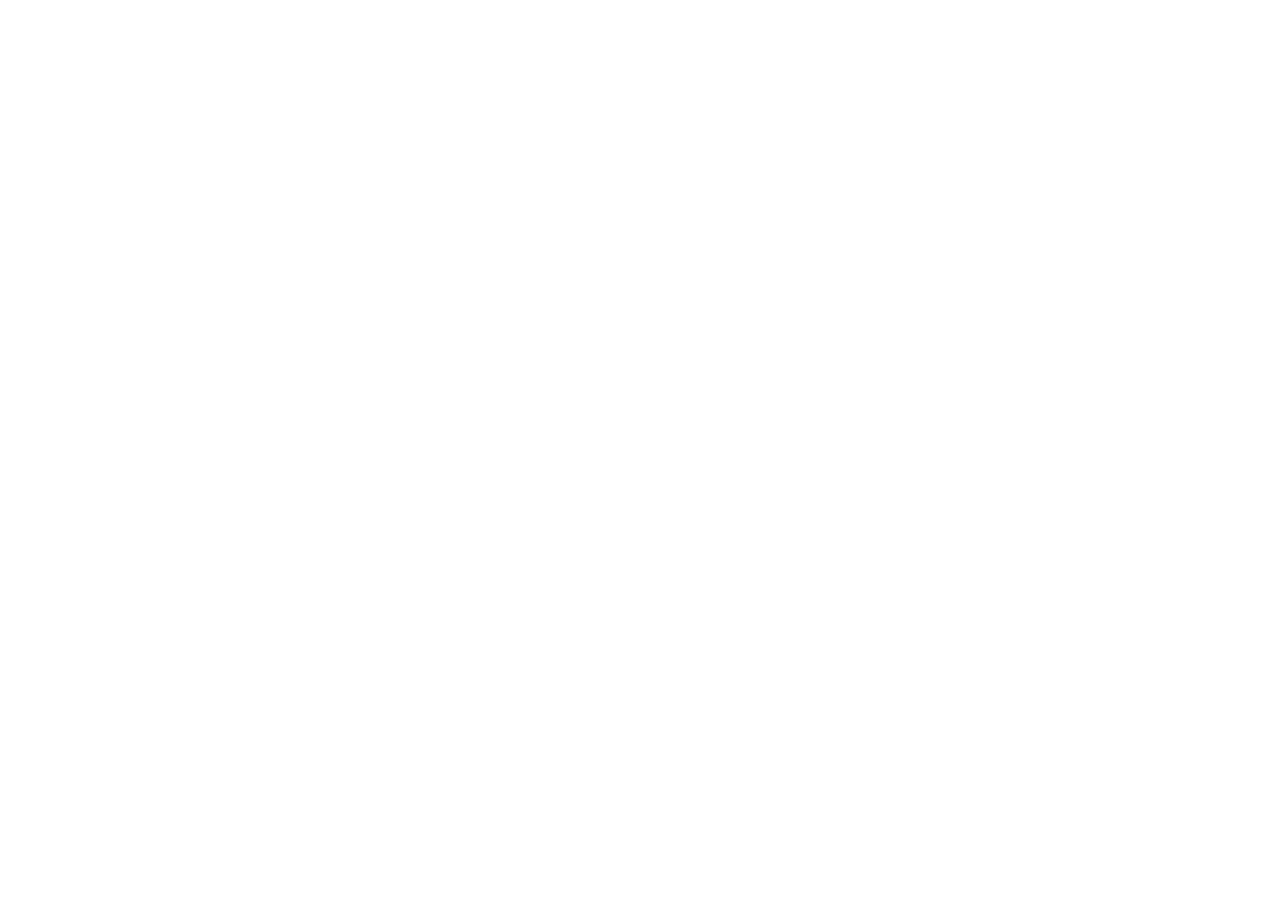
==== index.html @ c06ce187 "初始化项目" ====
<!DOCTYPE html>
<html lang="en">

<head>
  <meta charset="UTF-8">
  <meta http-equiv="X-UA-Compatible" content="IE=edge">
  <meta name="viewport" content="width=device-width, initial-scale=1.0">
  <title>Document</title>
</head>

<body>

</body>

</html>
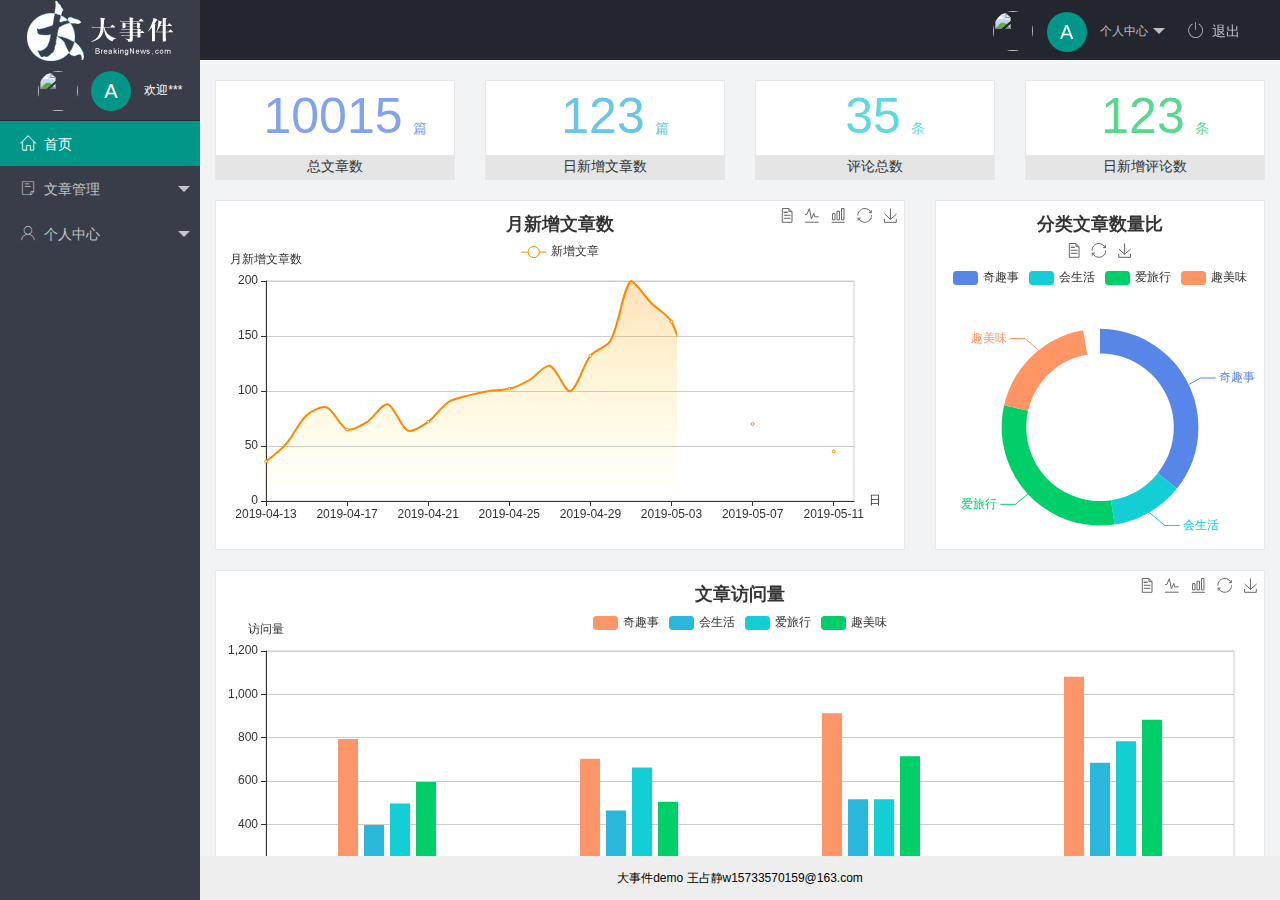
==== commit 530a1ef2: "首页功能实现" ====
--- a/index.html
+++ b/index.html
@@ -5,11 +5,85 @@
   <meta charset="UTF-8">
   <meta http-equiv="X-UA-Compatible" content="IE=edge">
   <meta name="viewport" content="width=device-width, initial-scale=1.0">
-  <title>Document</title>
+  <title>后台主页</title>
+  <link rel="stylesheet" href="/assets/lib/layui/css/layui.css">
+  <link rel="stylesheet" href="/assets/css/index.css">
+  <link rel="stylesheet" href="/assets/fonts/iconfont.css">
 </head>
 
 <body>
+  <div class="layui-layout layui-layout-admin">
+    <div class="layui-header">
+      <div class="layui-logo layui-hide-xs layui-bg-black"><img src="/assets/images/logo.png" alt="" /></div>
+      <!-- 头部区域（可配合layui 已有的水平导航） -->
+      <ul class="layui-nav layui-layout-right">
+        <li class="layui-nav-item layui-hide layui-show-md-inline-block">
+          <a href="javascript:;" class="userinfo">
+            <img src="//tva1.sinaimg.cn/crop.0.0.118.118.180/5db11ff4gw1e77d3nqrv8j203b03cweg.jpg"
+              class="layui-nav-img">
+            <span class="text-avatar">A</span>
+            个人中心
+          </a>
+          <dl class="layui-nav-child">
+            <dd><a href="">基本资料</a></dd>
+            <dd><a href="">更换头像</a></dd>
+            <dd><a href="">修改密码</a></dd>
+          </dl>
+        </li>
+        <li class="layui-nav-item" lay-header-event="menuRight" lay-unselect>
+          <a href="javascript:;" id="loginOut"><span class="iconfont icon-tuichu"></span>退出</a>
+        </li>
+      </ul>
+    </div>
 
+    <div class="layui-side layui-bg-black">
+      <div class="layui-side-scroll">
+        <!-- 左侧导航区域（可配合layui已有的垂直导航） -->
+        <div href="javascript:;" class="userinfo">
+          <img src="//tva1.sinaimg.cn/crop.0.0.118.118.180/5db11ff4gw1e77d3nqrv8j203b03cweg.jpg" class="layui-nav-img">
+          <span class="text-avatar">A</span>
+          <span id="welcome">欢迎***</span>
+        </div>
+        <ul class="layui-nav layui-nav-tree" lay-shrink="all">
+          <li class="layui-nav-item layui-this"><a href="/home/dashboard.html" target="fm"><span
+                class="iconfont icon-home"></span>首页</a></li>
+
+          <li class="layui-nav-item">
+            <a class="" href="javascript:;"><span class="iconfont icon-16"></span>文章管理</a>
+            <dl class="layui-nav-child">
+              <dd><a href="javascript:;"><i class="layui-icon layui-icon-app"></i>文章类别</a></dd>
+              <dd><a href="javascript:;"><i class="layui-icon layui-icon-app"></i>文章列表</a></dd>
+              <dd><a href="javascript:;"><i class="layui-icon layui-icon-app"></i>发布文章</a></dd>
+            </dl>
+          </li>
+
+          <li class="layui-nav-item">
+            <a href="javascript:;"><span class="iconfont icon-user"></span>个人中心</a>
+            <dl class="layui-nav-child">
+              <dd><a href="javascript:;"><i class="layui-icon layui-icon-app"></i>基本资料</a></dd>
+              <dd><a href="javascript:;"><i class="layui-icon layui-icon-app"></i>更换头像</a></dd>
+              <dd><a href="javascript:;"><i class="layui-icon layui-icon-app"></i>重置密码</a></dd>
+            </dl>
+          </li>
+        </ul>
+      </div>
+    </div>
+
+    <div class="layui-body">
+      <!-- 内容主体区域 -->
+      <!-- iframe载体 -->
+      <iframe name="fm" src="/home/dashboard.html" frameborder="0"></iframe>
+    </div>
+
+    <div class="layui-footer">
+      <!-- 底部固定区域 -->
+      大事件demo 王占静w15733570159@163.com
+    </div>
+  </div>
+  <script src="/assets/lib/layui/layui.all.js"></script>
+  <script src="/assets/lib/jquery.js"></script>
+  <script src="/assets/js/baseAPI.js"></script>
+  <script src="/assets/js/index.js"></script>
 </body>
 
 </html>--- a/assets/lib/layui/css/layui.css
+++ b/assets/lib/layui/css/layui.css
@@ -0,0 +1,2 @@
+/** layui-v2.5.5 MIT License By https://www.layui.com */
+ .layui-inline,img{display:inline-block;vertical-align:middle}h1,h2,h3,h4,h5,h6{font-weight:400}.layui-edge,.layui-header,.layui-inline,.layui-main{position:relative}.layui-body,.layui-edge,.layui-elip{overflow:hidden}.layui-btn,.layui-edge,.layui-inline,img{vertical-align:middle}.layui-btn,.layui-disabled,.layui-icon,.layui-unselect{-moz-user-select:none;-webkit-user-select:none;-ms-user-select:none}.layui-elip,.layui-form-checkbox span,.layui-form-pane .layui-form-label{text-overflow:ellipsis;white-space:nowrap}.layui-breadcrumb,.layui-tree-btnGroup{visibility:hidden}blockquote,body,button,dd,div,dl,dt,form,h1,h2,h3,h4,h5,h6,input,li,ol,p,pre,td,textarea,th,ul{margin:0;padding:0;-webkit-tap-highlight-color:rgba(0,0,0,0)}a:active,a:hover{outline:0}img{border:none}li{list-style:none}table{border-collapse:collapse;border-spacing:0}h4,h5,h6{font-size:100%}button,input,optgroup,option,select,textarea{font-family:inherit;font-size:inherit;font-style:inherit;font-weight:inherit;outline:0}pre{white-space:pre-wrap;white-space:-moz-pre-wrap;white-space:-pre-wrap;white-space:-o-pre-wrap;word-wrap:break-word}body{line-height:24px;font:14px Helvetica Neue,Helvetica,PingFang SC,Tahoma,Arial,sans-serif}hr{height:1px;margin:10px 0;border:0;clear:both}a{color:#333;text-decoration:none}a:hover{color:#777}a cite{font-style:normal;*cursor:pointer}.layui-border-box,.layui-border-box *{box-sizing:border-box}.layui-box,.layui-box *{box-sizing:content-box}.layui-clear{clear:both;*zoom:1}.layui-clear:after{content:'\20';clear:both;*zoom:1;display:block;height:0}.layui-inline{*display:inline;*zoom:1}.layui-edge{display:inline-block;width:0;height:0;border-width:6px;border-style:dashed;border-color:transparent}.layui-edge-top{top:-4px;border-bottom-color:#999;border-bottom-style:solid}.layui-edge-right{border-left-color:#999;border-left-style:solid}.layui-edge-bottom{top:2px;border-top-color:#999;border-top-style:solid}.layui-edge-left{border-right-color:#999;border-right-style:solid}.layui-disabled,.layui-disabled:hover{color:#d2d2d2!important;cursor:not-allowed!important}.layui-circle{border-radius:100%}.layui-show{display:block!important}.layui-hide{display:none!important}@font-face{font-family:layui-icon;src:url(../font/iconfont.eot?v=250);src:url(../font/iconfont.eot?v=250#iefix) format('embedded-opentype'),url(../font/iconfont.woff2?v=250) format('woff2'),url(../font/iconfont.woff?v=250) format('woff'),url(../font/iconfont.ttf?v=250) format('truetype'),url(../font/iconfont.svg?v=250#layui-icon) format('svg')}.layui-icon{font-family:layui-icon!important;font-size:16px;font-style:normal;-webkit-font-smoothing:antialiased;-moz-osx-font-smoothing:grayscale}.layui-icon-reply-fill:before{content:"\e611"}.layui-icon-set-fill:before{content:"\e614"}.layui-icon-menu-fill:before{content:"\e60f"}.layui-icon-search:before{content:"\e615"}.layui-icon-share:before{content:"\e641"}.layui-icon-set-sm:before{content:"\e620"}.layui-icon-engine:before{content:"\e628"}.layui-icon-close:before{content:"\1006"}.layui-icon-close-fill:before{content:"\1007"}.layui-icon-chart-screen:before{content:"\e629"}.layui-icon-star:before{content:"\e600"}.layui-icon-circle-dot:before{content:"\e617"}.layui-icon-chat:before{content:"\e606"}.layui-icon-release:before{content:"\e609"}.layui-icon-list:before{content:"\e60a"}.layui-icon-chart:before{content:"\e62c"}.layui-icon-ok-circle:before{content:"\1005"}.layui-icon-layim-theme:before{content:"\e61b"}.layui-icon-table:before{content:"\e62d"}.layui-icon-right:before{content:"\e602"}.layui-icon-left:before{content:"\e603"}.layui-icon-cart-simple:before{content:"\e698"}.layui-icon-face-cry:before{content:"\e69c"}.layui-icon-face-smile:before{content:"\e6af"}.layui-icon-survey:before{content:"\e6b2"}.layui-icon-tree:before{content:"\e62e"}.layui-icon-upload-circle:before{content:"\e62f"}.layui-icon-add-circle:before{content:"\e61f"}.layui-icon-download-circle:before{content:"\e601"}.layui-icon-templeate-1:before{content:"\e630"}.layui-icon-util:before{content:"\e631"}.layui-icon-face-surprised:before{content:"\e664"}.layui-icon-edit:before{content:"\e642"}.layui-icon-speaker:before{content:"\e645"}.layui-icon-down:before{content:"\e61a"}.layui-icon-file:before{content:"\e621"}.layui-icon-layouts:before{content:"\e632"}.layui-icon-rate-half:before{content:"\e6c9"}.layui-icon-add-circle-fine:before{content:"\e608"}.layui-icon-prev-circle:before{content:"\e633"}.layui-icon-read:before{content:"\e705"}.layui-icon-404:before{content:"\e61c"}.layui-icon-carousel:before{content:"\e634"}.layui-icon-help:before{content:"\e607"}.layui-icon-code-circle:before{content:"\e635"}.layui-icon-water:before{content:"\e636"}.layui-icon-username:before{content:"\e66f"}.layui-icon-find-fill:before{content:"\e670"}.layui-icon-about:before{content:"\e60b"}.layui-icon-location:before{content:"\e715"}.layui-icon-up:before{content:"\e619"}.layui-icon-pause:before{content:"\e651"}.layui-icon-date:before{content:"\e637"}.layui-icon-layim-uploadfile:before{content:"\e61d"}.layui-icon-delete:before{content:"\e640"}.layui-icon-play:before{content:"\e652"}.layui-icon-top:before{content:"\e604"}.layui-icon-friends:before{content:"\e612"}.layui-icon-refresh-3:before{content:"\e9aa"}.layui-icon-ok:before{content:"\e605"}.layui-icon-layer:before{content:"\e638"}.layui-icon-face-smile-fine:before{content:"\e60c"}.layui-icon-dollar:before{content:"\e659"}.layui-icon-group:before{content:"\e613"}.layui-icon-layim-download:before{content:"\e61e"}.layui-icon-picture-fine:before{content:"\e60d"}.layui-icon-link:before{content:"\e64c"}.layui-icon-diamond:before{content:"\e735"}.layui-icon-log:before{content:"\e60e"}.layui-icon-rate-solid:before{content:"\e67a"}.layui-icon-fonts-del:before{content:"\e64f"}.layui-icon-unlink:before{content:"\e64d"}.layui-icon-fonts-clear:before{content:"\e639"}.layui-icon-triangle-r:before{content:"\e623"}.layui-icon-circle:before{content:"\e63f"}.layui-icon-radio:before{content:"\e643"}.layui-icon-align-center:before{content:"\e647"}.layui-icon-align-right:before{content:"\e648"}.layui-icon-align-left:before{content:"\e649"}.layui-icon-loading-1:before{content:"\e63e"}.layui-icon-return:before{content:"\e65c"}.layui-icon-fonts-strong:before{content:"\e62b"}.layui-icon-upload:before{content:"\e67c"}.layui-icon-dialogue:before{content:"\e63a"}.layui-icon-video:before{content:"\e6ed"}.layui-icon-headset:before{content:"\e6fc"}.layui-icon-cellphone-fine:before{content:"\e63b"}.layui-icon-add-1:before{content:"\e654"}.layui-icon-face-smile-b:before{content:"\e650"}.layui-icon-fonts-html:before{content:"\e64b"}.layui-icon-form:before{content:"\e63c"}.layui-icon-cart:before{content:"\e657"}.layui-icon-camera-fill:before{content:"\e65d"}.layui-icon-tabs:before{content:"\e62a"}.layui-icon-fonts-code:before{content:"\e64e"}.layui-icon-fire:before{content:"\e756"}.layui-icon-set:before{content:"\e716"}.layui-icon-fonts-u:before{content:"\e646"}.layui-icon-triangle-d:before{content:"\e625"}.layui-icon-tips:before{content:"\e702"}.layui-icon-picture:before{content:"\e64a"}.layui-icon-more-vertical:before{content:"\e671"}.layui-icon-flag:before{content:"\e66c"}.layui-icon-loading:before{content:"\e63d"}.layui-icon-fonts-i:before{content:"\e644"}.layui-icon-refresh-1:before{content:"\e666"}.layui-icon-rmb:before{content:"\e65e"}.layui-icon-home:before{content:"\e68e"}.layui-icon-user:before{content:"\e770"}.layui-icon-notice:before{content:"\e667"}.layui-icon-login-weibo:before{content:"\e675"}.layui-icon-voice:before{content:"\e688"}.layui-icon-upload-drag:before{content:"\e681"}.layui-icon-login-qq:before{content:"\e676"}.layui-icon-snowflake:before{content:"\e6b1"}.layui-icon-file-b:before{content:"\e655"}.layui-icon-template:before{content:"\e663"}.layui-icon-auz:before{content:"\e672"}.layui-icon-console:before{content:"\e665"}.layui-icon-app:before{content:"\e653"}.layui-icon-prev:before{content:"\e65a"}.layui-icon-website:before{content:"\e7ae"}.layui-icon-next:before{content:"\e65b"}.layui-icon-component:before{content:"\e857"}.layui-icon-more:before{content:"\e65f"}.layui-icon-login-wechat:before{content:"\e677"}.layui-icon-shrink-right:before{content:"\e668"}.layui-icon-spread-left:before{content:"\e66b"}.layui-icon-camera:before{content:"\e660"}.layui-icon-note:before{content:"\e66e"}.layui-icon-refresh:before{content:"\e669"}.layui-icon-female:before{content:"\e661"}.layui-icon-male:before{content:"\e662"}.layui-icon-password:before{content:"\e673"}.layui-icon-senior:before{content:"\e674"}.layui-icon-theme:before{content:"\e66a"}.layui-icon-tread:before{content:"\e6c5"}.layui-icon-praise:before{content:"\e6c6"}.layui-icon-star-fill:before{content:"\e658"}.layui-icon-rate:before{content:"\e67b"}.layui-icon-template-1:before{content:"\e656"}.layui-icon-vercode:before{content:"\e679"}.layui-icon-cellphone:before{content:"\e678"}.layui-icon-screen-full:before{content:"\e622"}.layui-icon-screen-restore:before{content:"\e758"}.layui-icon-cols:before{content:"\e610"}.layui-icon-export:before{content:"\e67d"}.layui-icon-print:before{content:"\e66d"}.layui-icon-slider:before{content:"\e714"}.layui-icon-addition:before{content:"\e624"}.layui-icon-subtraction:before{content:"\e67e"}.layui-icon-service:before{content:"\e626"}.layui-icon-transfer:before{content:"\e691"}.layui-main{width:1140px;margin:0 auto}.layui-header{z-index:1000;height:60px}.layui-header a:hover{transition:all .5s;-webkit-transition:all .5s}.layui-side{position:fixed;left:0;top:0;bottom:0;z-index:999;width:200px;overflow-x:hidden}.layui-side-scroll{position:relative;width:220px;height:100%;overflow-x:hidden}.layui-body{position:absolute;left:200px;right:0;top:0;bottom:0;z-index:998;width:auto;overflow-y:auto;box-sizing:border-box}.layui-layout-body{overflow:hidden}.layui-layout-admin .layui-header{background-color:#23262E}.layui-layout-admin .layui-side{top:60px;width:200px;overflow-x:hidden}.layui-layout-admin .layui-body{position:fixed;top:60px;bottom:44px}.layui-layout-admin .layui-main{width:auto;margin:0 15px}.layui-layout-admin .layui-footer{position:fixed;left:200px;right:0;bottom:0;height:44px;line-height:44px;padding:0 15px;background-color:#eee}.layui-layout-admin .layui-logo{position:absolute;left:0;top:0;width:200px;height:100%;line-height:60px;text-align:center;color:#009688;font-size:16px}.layui-layout-admin .layui-header .layui-nav{background:0 0}.layui-layout-left{position:absolute!important;left:200px;top:0}.layui-layout-right{position:absolute!important;right:0;top:0}.layui-container{position:relative;margin:0 auto;padding:0 15px;box-sizing:border-box}.layui-fluid{position:relative;margin:0 auto;padding:0 15px}.layui-row:after,.layui-row:before{content:'';display:block;clear:both}.layui-col-lg1,.layui-col-lg10,.layui-col-lg11,.layui-col-lg12,.layui-col-lg2,.layui-col-lg3,.layui-col-lg4,.layui-col-lg5,.layui-col-lg6,.layui-col-lg7,.layui-col-lg8,.layui-col-lg9,.layui-col-md1,.layui-col-md10,.layui-col-md11,.layui-col-md12,.layui-col-md2,.layui-col-md3,.layui-col-md4,.layui-col-md5,.layui-col-md6,.layui-col-md7,.layui-col-md8,.layui-col-md9,.layui-col-sm1,.layui-col-sm10,.layui-col-sm11,.layui-col-sm12,.layui-col-sm2,.layui-col-sm3,.layui-col-sm4,.layui-col-sm5,.layui-col-sm6,.layui-col-sm7,.layui-col-sm8,.layui-col-sm9,.layui-col-xs1,.layui-col-xs10,.layui-col-xs11,.layui-col-xs12,.layui-col-xs2,.layui-col-xs3,.layui-col-xs4,.layui-col-xs5,.layui-col-xs6,.layui-col-xs7,.layui-col-xs8,.layui-col-xs9{position:relative;display:block;box-sizing:border-box}.layui-col-xs1,.layui-col-xs10,.layui-col-xs11,.layui-col-xs12,.layui-col-xs2,.layui-col-xs3,.layui-col-xs4,.layui-col-xs5,.layui-col-xs6,.layui-col-xs7,.layui-col-xs8,.layui-col-xs9{float:left}.layui-col-xs1{width:8.33333333%}.layui-col-xs2{width:16.66666667%}.layui-col-xs3{width:25%}.layui-col-xs4{width:33.33333333%}.layui-col-xs5{width:41.66666667%}.layui-col-xs6{width:50%}.layui-col-xs7{width:58.33333333%}.layui-col-xs8{width:66.66666667%}.layui-col-xs9{width:75%}.layui-col-xs10{width:83.33333333%}.layui-col-xs11{width:91.66666667%}.layui-col-xs12{width:100%}.layui-col-xs-offset1{margin-left:8.33333333%}.layui-col-xs-offset2{margin-left:16.66666667%}.layui-col-xs-offset3{margin-left:25%}.layui-col-xs-offset4{margin-left:33.33333333%}.layui-col-xs-offset5{margin-left:41.66666667%}.layui-col-xs-offset6{margin-left:50%}.layui-col-xs-offset7{margin-left:58.33333333%}.layui-col-xs-offset8{margin-left:66.66666667%}.layui-col-xs-offset9{margin-left:75%}.layui-col-xs-offset10{margin-left:83.33333333%}.layui-col-xs-offset11{margin-left:91.66666667%}.layui-col-xs-offset12{margin-left:100%}@media screen and (max-width:768px){.layui-hide-xs{display:none!important}.layui-show-xs-block{display:block!important}.layui-show-xs-inline{display:inline!important}.layui-show-xs-inline-block{display:inline-block!important}}@media screen and (min-width:768px){.layui-container{width:750px}.layui-hide-sm{display:none!important}.layui-show-sm-block{display:block!important}.layui-show-sm-inline{display:inline!important}.layui-show-sm-inline-block{display:inline-block!important}.layui-col-sm1,.layui-col-sm10,.layui-col-sm11,.layui-col-sm12,.layui-col-sm2,.layui-col-sm3,.layui-col-sm4,.layui-col-sm5,.layui-col-sm6,.layui-col-sm7,.layui-col-sm8,.layui-col-sm9{float:left}.layui-col-sm1{width:8.33333333%}.layui-col-sm2{width:16.66666667%}.layui-col-sm3{width:25%}.layui-col-sm4{width:33.33333333%}.layui-col-sm5{width:41.66666667%}.layui-col-sm6{width:50%}.layui-col-sm7{width:58.33333333%}.layui-col-sm8{width:66.66666667%}.layui-col-sm9{width:75%}.layui-col-sm10{width:83.33333333%}.layui-col-sm11{width:91.66666667%}.layui-col-sm12{width:100%}.layui-col-sm-offset1{margin-left:8.33333333%}.layui-col-sm-offset2{margin-left:16.66666667%}.layui-col-sm-offset3{margin-left:25%}.layui-col-sm-offset4{margin-left:33.33333333%}.layui-col-sm-offset5{margin-left:41.66666667%}.layui-col-sm-offset6{margin-left:50%}.layui-col-sm-offset7{margin-left:58.33333333%}.layui-col-sm-offset8{margin-left:66.66666667%}.layui-col-sm-offset9{margin-left:75%}.layui-col-sm-offset10{margin-left:83.33333333%}.layui-col-sm-offset11{margin-left:91.66666667%}.layui-col-sm-offset12{margin-left:100%}}@media screen and (min-width:992px){.layui-container{width:970px}.layui-hide-md{display:none!important}.layui-show-md-block{display:block!important}.layui-show-md-inline{display:inline!important}.layui-show-md-inline-block{display:inline-block!important}.layui-col-md1,.layui-col-md10,.layui-col-md11,.layui-col-md12,.layui-col-md2,.layui-col-md3,.layui-col-md4,.layui-col-md5,.layui-col-md6,.layui-col-md7,.layui-col-md8,.layui-col-md9{float:left}.layui-col-md1{width:8.33333333%}.layui-col-md2{width:16.66666667%}.layui-col-md3{width:25%}.layui-col-md4{width:33.33333333%}.layui-col-md5{width:41.66666667%}.layui-col-md6{width:50%}.layui-col-md7{width:58.33333333%}.layui-col-md8{width:66.66666667%}.layui-col-md9{width:75%}.layui-col-md10{width:83.33333333%}.layui-col-md11{width:91.66666667%}.layui-col-md12{width:100%}.layui-col-md-offset1{margin-left:8.33333333%}.layui-col-md-offset2{margin-left:16.66666667%}.layui-col-md-offset3{margin-left:25%}.layui-col-md-offset4{margin-left:33.33333333%}.layui-col-md-offset5{margin-left:41.66666667%}.layui-col-md-offset6{margin-left:50%}.layui-col-md-offset7{margin-left:58.33333333%}.layui-col-md-offset8{margin-left:66.66666667%}.layui-col-md-offset9{margin-left:75%}.layui-col-md-offset10{margin-left:83.33333333%}.layui-col-md-offset11{margin-left:91.66666667%}.layui-col-md-offset12{margin-left:100%}}@media screen and (min-width:1200px){.layui-container{width:1170px}.layui-hide-lg{display:none!important}.layui-show-lg-block{display:block!important}.layui-show-lg-inline{display:inline!important}.layui-show-lg-inline-block{display:inline-block!important}.layui-col-lg1,.layui-col-lg10,.layui-col-lg11,.layui-col-lg12,.layui-col-lg2,.layui-col-lg3,.layui-col-lg4,.layui-col-lg5,.layui-col-lg6,.layui-col-lg7,.layui-col-lg8,.layui-col-lg9{float:left}.layui-col-lg1{width:8.33333333%}.layui-col-lg2{width:16.66666667%}.layui-col-lg3{width:25%}.layui-col-lg4{width:33.33333333%}.layui-col-lg5{width:41.66666667%}.layui-col-lg6{width:50%}.layui-col-lg7{width:58.33333333%}.layui-col-lg8{width:66.66666667%}.layui-col-lg9{width:75%}.layui-col-lg10{width:83.33333333%}.layui-col-lg11{width:91.66666667%}.layui-col-lg12{width:100%}.layui-col-lg-offset1{margin-left:8.33333333%}.layui-col-lg-offset2{margin-left:16.66666667%}.layui-col-lg-offset3{margin-left:25%}.layui-col-lg-offset4{margin-left:33.33333333%}.layui-col-lg-offset5{margin-left:41.66666667%}.layui-col-lg-offset6{margin-left:50%}.layui-col-lg-offset7{margin-left:58.33333333%}.layui-col-lg-offset8{margin-left:66.66666667%}.layui-col-lg-offset9{margin-left:75%}.layui-col-lg-offset10{margin-left:83.33333333%}.layui-col-lg-offset11{margin-left:91.66666667%}.layui-col-lg-offset12{margin-left:100%}}.layui-col-space1{margin:-.5px}.layui-col-space1>*{padding:.5px}.layui-col-space3{margin:-1.5px}.layui-col-space3>*{padding:1.5px}.layui-col-space5{margin:-2.5px}.layui-col-space5>*{padding:2.5px}.layui-col-space8{margin:-3.5px}.layui-col-space8>*{padding:3.5px}.layui-col-space10{margin:-5px}.layui-col-space10>*{padding:5px}.layui-col-space12{margin:-6px}.layui-col-space12>*{padding:6px}.layui-col-space15{margin:-7.5px}.layui-col-space15>*{padding:7.5px}.layui-col-space18{margin:-9px}.layui-col-space18>*{padding:9px}.layui-col-space20{margin:-10px}.layui-col-space20>*{padding:10px}.layui-col-space22{margin:-11px}.layui-col-space22>*{padding:11px}.layui-col-space25{margin:-12.5px}.layui-col-space25>*{padding:12.5px}.layui-col-space30{margin:-15px}.layui-col-space30>*{padding:15px}.layui-btn,.layui-input,.layui-select,.layui-textarea,.layui-upload-button{outline:0;-webkit-appearance:none;transition:all .3s;-webkit-transition:all .3s;box-sizing:border-box}.layui-elem-quote{margin-bottom:10px;padding:15px;line-height:22px;border-left:5px solid #009688;border-radius:0 2px 2px 0;background-color:#f2f2f2}.layui-quote-nm{border-style:solid;border-width:1px 1px 1px 5px;background:0 0}.layui-elem-field{margin-bottom:10px;padding:0;border-width:1px;border-style:solid}.layui-elem-field legend{margin-left:20px;padding:0 10px;font-size:20px;font-weight:300}.layui-field-title{margin:10px 0 20px;border-width:1px 0 0}.layui-field-box{padding:10px 15px}.layui-field-title .layui-field-box{padding:10px 0}.layui-progress{position:relative;height:6px;border-radius:20px;background-color:#e2e2e2}.layui-progress-bar{position:absolute;left:0;top:0;width:0;max-width:100%;height:6px;border-radius:20px;text-align:right;background-color:#5FB878;transition:all .3s;-webkit-transition:all .3s}.layui-progress-big,.layui-progress-big .layui-progress-bar{height:18px;line-height:18px}.layui-progress-text{position:relative;top:-20px;line-height:18px;font-size:12px;color:#666}.layui-progress-big .layui-progress-text{position:static;padding:0 10px;color:#fff}.layui-collapse{border-width:1px;border-style:solid;border-radius:2px}.layui-colla-content,.layui-colla-item{border-top-width:1px;border-top-style:solid}.layui-colla-item:first-child{border-top:none}.layui-colla-title{position:relative;height:42px;line-height:42px;padding:0 15px 0 35px;color:#333;background-color:#f2f2f2;cursor:pointer;font-size:14px;overflow:hidden}.layui-colla-content{display:none;padding:10px 15px;line-height:22px;color:#666}.layui-colla-icon{position:absolute;left:15px;top:0;font-size:14px}.layui-card{margin-bottom:15px;border-radius:2px;background-color:#fff;box-shadow:0 1px 2px 0 rgba(0,0,0,.05)}.layui-card:last-child{margin-bottom:0}.layui-card-header{position:relative;height:42px;line-height:42px;padding:0 15px;border-bottom:1px solid #f6f6f6;color:#333;border-radius:2px 2px 0 0;font-size:14px}.layui-bg-black,.layui-bg-blue,.layui-bg-cyan,.layui-bg-green,.layui-bg-orange,.layui-bg-red{color:#fff!important}.layui-card-body{position:relative;padding:10px 15px;line-height:24px}.layui-card-body[pad15]{padding:15px}.layui-card-body[pad20]{padding:20px}.layui-card-body .layui-table{margin:5px 0}.layui-card .layui-tab{margin:0}.layui-panel-window{position:relative;padding:15px;border-radius:0;border-top:5px solid #E6E6E6;background-color:#fff}.layui-auxiliar-moving{position:fixed;left:0;right:0;top:0;bottom:0;width:100%;height:100%;background:0 0;z-index:9999999999}.layui-form-label,.layui-form-mid,.layui-form-select,.layui-input-block,.layui-input-inline,.layui-textarea{position:relative}.layui-bg-red{background-color:#FF5722!important}.layui-bg-orange{background-color:#FFB800!important}.layui-bg-green{background-color:#009688!important}.layui-bg-cyan{background-color:#2F4056!important}.layui-bg-blue{background-color:#1E9FFF!important}.layui-bg-black{background-color:#393D49!important}.layui-bg-gray{background-color:#eee!important;color:#666!important}.layui-badge-rim,.layui-colla-content,.layui-colla-item,.layui-collapse,.layui-elem-field,.layui-form-pane .layui-form-item[pane],.layui-form-pane .layui-form-label,.layui-input,.layui-layedit,.layui-layedit-tool,.layui-quote-nm,.layui-select,.layui-tab-bar,.layui-tab-card,.layui-tab-title,.layui-tab-title .layui-this:after,.layui-textarea{border-color:#e6e6e6}.layui-timeline-item:before,hr{background-color:#e6e6e6}.layui-text{line-height:22px;font-size:14px;color:#666}.layui-text h1,.layui-text h2,.layui-text h3{font-weight:500;color:#333}.layui-text h1{font-size:30px}.layui-text h2{font-size:24px}.layui-text h3{font-size:18px}.layui-text a:not(.layui-btn){color:#01AAED}.layui-text a:not(.layui-btn):hover{text-decoration:underline}.layui-text ul{padding:5px 0 5px 15px}.layui-text ul li{margin-top:5px;list-style-type:disc}.layui-text em,.layui-word-aux{color:#999!important;padding:0 5px!important}.layui-btn{display:inline-block;height:38px;line-height:38px;padding:0 18px;background-color:#009688;color:#fff;white-space:nowrap;text-align:center;font-size:14px;border:none;border-radius:2px;cursor:pointer}.layui-btn:hover{opacity:.8;filter:alpha(opacity=80);color:#fff}.layui-btn:active{opacity:1;filter:alpha(opacity=100)}.layui-btn+.layui-btn{margin-left:10px}.layui-btn-container{font-size:0}.layui-btn-container .layui-btn{margin-right:10px;margin-bottom:10px}.layui-btn-container .layui-btn+.layui-btn{margin-left:0}.layui-table .layui-btn-container .layui-btn{margin-bottom:9px}.layui-btn-radius{border-radius:100px}.layui-btn .layui-icon{margin-right:3px;font-size:18px;vertical-align:bottom;vertical-align:middle\9}.layui-btn-primary{border:1px solid #C9C9C9;background-color:#fff;color:#555}.layui-btn-primary:hover{border-color:#009688;color:#333}.layui-btn-normal{background-color:#1E9FFF}.layui-btn-warm{background-color:#FFB800}.layui-btn-danger{background-color:#FF5722}.layui-btn-checked{background-color:#5FB878}.layui-btn-disabled,.layui-btn-disabled:active,.layui-btn-disabled:hover{border:1px solid #e6e6e6;background-color:#FBFBFB;color:#C9C9C9;cursor:not-allowed;opacity:1}.layui-btn-lg{height:44px;line-height:44px;padding:0 25px;font-size:16px}.layui-btn-sm{height:30px;line-height:30px;padding:0 10px;font-size:12px}.layui-btn-sm i{font-size:16px!important}.layui-btn-xs{height:22px;line-height:22px;padding:0 5px;font-size:12px}.layui-btn-xs i{font-size:14px!important}.layui-btn-group{display:inline-block;vertical-align:middle;font-size:0}.layui-btn-group .layui-btn{margin-left:0!important;margin-right:0!important;border-left:1px solid rgba(255,255,255,.5);border-radius:0}.layui-btn-group .layui-btn-primary{border-left:none}.layui-btn-group .layui-btn-primary:hover{border-color:#C9C9C9;color:#009688}.layui-btn-group .layui-btn:first-child{border-left:none;border-radius:2px 0 0 2px}.layui-btn-group .layui-btn-primary:first-child{border-left:1px solid #c9c9c9}.layui-btn-group .layui-btn:last-child{border-radius:0 2px 2px 0}.layui-btn-group .layui-btn+.layui-btn{margin-left:0}.layui-btn-group+.layui-btn-group{margin-left:10px}.layui-btn-fluid{width:100%}.layui-input,.layui-select,.layui-textarea{height:38px;line-height:1.3;line-height:38px\9;border-width:1px;border-style:solid;background-color:#fff;border-radius:2px}.layui-input::-webkit-input-placeholder,.layui-select::-webkit-input-placeholder,.layui-textarea::-webkit-input-placeholder{line-height:1.3}.layui-input,.layui-textarea{display:block;width:100%;padding-left:10px}.layui-input:hover,.layui-textarea:hover{border-color:#D2D2D2!important}.layui-input:focus,.layui-textarea:focus{border-color:#C9C9C9!important}.layui-textarea{min-height:100px;height:auto;line-height:20px;padding:6px 10px;resize:vertical}.layui-select{padding:0 10px}.layui-form input[type=checkbox],.layui-form input[type=radio],.layui-form select{display:none}.layui-form [lay-ignore]{display:initial}.layui-form-item{margin-bottom:15px;clear:both;*zoom:1}.layui-form-item:after{content:'\20';clear:both;*zoom:1;display:block;height:0}.layui-form-label{float:left;display:block;padding:9px 15px;width:80px;font-weight:400;line-height:20px;text-align:right}.layui-form-label-col{display:block;float:none;padding:9px 0;line-height:20px;text-align:left}.layui-form-item .layui-inline{margin-bottom:5px;margin-right:10px}.layui-input-block{margin-left:110px;min-height:36px}.layui-input-inline{display:inline-block;vertical-align:middle}.layui-form-item .layui-input-inline{float:left;width:190px;margin-right:10px}.layui-form-text .layui-input-inline{width:auto}.layui-form-mid{float:left;display:block;padding:9px 0!important;line-height:20px;margin-right:10px}.layui-form-danger+.layui-form-select .layui-input,.layui-form-danger:focus{border-color:#FF5722!important}.layui-form-select .layui-input{padding-right:30px;cursor:pointer}.layui-form-select .layui-edge{position:absolute;right:10px;top:50%;margin-top:-3px;cursor:pointer;border-width:6px;border-top-color:#c2c2c2;border-top-style:solid;transition:all .3s;-webkit-transition:all .3s}.layui-form-select dl{display:none;position:absolute;left:0;top:42px;padding:5px 0;z-index:899;min-width:100%;border:1px solid #d2d2d2;max-height:300px;overflow-y:auto;background-color:#fff;border-radius:2px;box-shadow:0 2px 4px rgba(0,0,0,.12);box-sizing:border-box}.layui-form-select dl dd,.layui-form-select dl dt{padding:0 10px;line-height:36px;white-space:nowrap;overflow:hidden;text-overflow:ellipsis}.layui-form-select dl dt{font-size:12px;color:#999}.layui-form-select dl dd{cursor:pointer}.layui-form-select dl dd:hover{background-color:#f2f2f2;-webkit-transition:.5s all;transition:.5s all}.layui-form-select .layui-select-group dd{padding-left:20px}.layui-form-select dl dd.layui-select-tips{padding-left:10px!important;color:#999}.layui-form-select dl dd.layui-this{background-color:#5FB878;color:#fff}.layui-form-checkbox,.layui-form-select dl dd.layui-disabled{background-color:#fff}.layui-form-selected dl{display:block}.layui-form-checkbox,.layui-form-checkbox *,.layui-form-switch{display:inline-block;vertical-align:middle}.layui-form-selected .layui-edge{margin-top:-9px;-webkit-transform:rotate(180deg);transform:rotate(180deg);margin-top:-3px\9}:root .layui-form-selected .layui-edge{margin-top:-9px\0/IE9}.layui-form-selectup dl{top:auto;bottom:42px}.layui-select-none{margin:5px 0;text-align:center;color:#999}.layui-select-disabled .layui-disabled{border-color:#eee!important}.layui-select-disabled .layui-edge{border-top-color:#d2d2d2}.layui-form-checkbox{position:relative;height:30px;line-height:30px;margin-right:10px;padding-right:30px;cursor:pointer;font-size:0;-webkit-transition:.1s linear;transition:.1s linear;box-sizing:border-box}.layui-form-checkbox span{padding:0 10px;height:100%;font-size:14px;border-radius:2px 0 0 2px;background-color:#d2d2d2;color:#fff;overflow:hidden}.layui-form-checkbox:hover span{background-color:#c2c2c2}.layui-form-checkbox i{position:absolute;right:0;top:0;width:30px;height:28px;border:1px solid #d2d2d2;border-left:none;border-radius:0 2px 2px 0;color:#fff;font-size:20px;text-align:center}.layui-form-checkbox:hover i{border-color:#c2c2c2;color:#c2c2c2}.layui-form-checked,.layui-form-checked:hover{border-color:#5FB878}.layui-form-checked span,.layui-form-checked:hover span{background-color:#5FB878}.layui-form-checked i,.layui-form-checked:hover i{color:#5FB878}.layui-form-item .layui-form-checkbox{margin-top:4px}.layui-form-checkbox[lay-skin=primary]{height:auto!important;line-height:normal!important;min-width:18px;min-height:18px;border:none!important;margin-right:0;padding-left:28px;padding-right:0;background:0 0}.layui-form-checkbox[lay-skin=primary] span{padding-left:0;padding-right:15px;line-height:18px;background:0 0;color:#666}.layui-form-checkbox[lay-skin=primary] i{right:auto;left:0;width:16px;height:16px;line-height:16px;border:1px solid #d2d2d2;font-size:12px;border-radius:2px;background-color:#fff;-webkit-transition:.1s linear;transition:.1s linear}.layui-form-checkbox[lay-skin=primary]:hover i{border-color:#5FB878;color:#fff}.layui-form-checked[lay-skin=primary] i{border-color:#5FB878!important;background-color:#5FB878;color:#fff}.layui-checkbox-disbaled[lay-skin=primary] span{background:0 0!important;color:#c2c2c2}.layui-checkbox-disbaled[lay-skin=primary]:hover i{border-color:#d2d2d2}.layui-form-item .layui-form-checkbox[lay-skin=primary]{margin-top:10px}.layui-form-switch{position:relative;height:22px;line-height:22px;min-width:35px;padding:0 5px;margin-top:8px;border:1px solid #d2d2d2;border-radius:20px;cursor:pointer;background-color:#fff;-webkit-transition:.1s linear;transition:.1s linear}.layui-form-switch i{position:absolute;left:5px;top:3px;width:16px;height:16px;border-radius:20px;background-color:#d2d2d2;-webkit-transition:.1s linear;transition:.1s linear}.layui-form-switch em{position:relative;top:0;width:25px;margin-left:21px;padding:0!important;text-align:center!important;color:#999!important;font-style:normal!important;font-size:12px}.layui-form-onswitch{border-color:#5FB878;background-color:#5FB878}.layui-checkbox-disbaled,.layui-checkbox-disbaled i{border-color:#e2e2e2!important}.layui-form-onswitch i{left:100%;margin-left:-21px;background-color:#fff}.layui-form-onswitch em{margin-left:5px;margin-right:21px;color:#fff!important}.layui-checkbox-disbaled span{background-color:#e2e2e2!important}.layui-checkbox-disbaled:hover i{color:#fff!important}[lay-radio]{display:none}.layui-form-radio,.layui-form-radio *{display:inline-block;vertical-align:middle}.layui-form-radio{line-height:28px;margin:6px 10px 0 0;padding-right:10px;cursor:pointer;font-size:0}.layui-form-radio *{font-size:14px}.layui-form-radio>i{margin-right:8px;font-size:22px;color:#c2c2c2}.layui-form-radio>i:hover,.layui-form-radioed>i{color:#5FB878}.layui-radio-disbaled>i{color:#e2e2e2!important}.layui-form-pane .layui-form-label{width:110px;padding:8px 15px;height:38px;line-height:20px;border-width:1px;border-style:solid;border-radius:2px 0 0 2px;text-align:center;background-color:#FBFBFB;overflow:hidden;box-sizing:border-box}.layui-form-pane .layui-input-inline{margin-left:-1px}.layui-form-pane .layui-input-block{margin-left:110px;left:-1px}.layui-form-pane .layui-input{border-radius:0 2px 2px 0}.layui-form-pane .layui-form-text .layui-form-label{float:none;width:100%;border-radius:2px;box-sizing:border-box;text-align:left}.layui-form-pane .layui-form-text .layui-input-inline{display:block;margin:0;top:-1px;clear:both}.layui-form-pane .layui-form-text .layui-input-block{margin:0;left:0;top:-1px}.layui-form-pane .layui-form-text .layui-textarea{min-height:100px;border-radius:0 0 2px 2px}.layui-form-pane .layui-form-checkbox{margin:4px 0 4px 10px}.layui-form-pane .layui-form-radio,.layui-form-pane .layui-form-switch{margin-top:6px;margin-left:10px}.layui-form-pane .layui-form-item[pane]{position:relative;border-width:1px;border-style:solid}.layui-form-pane .layui-form-item[pane] .layui-form-label{position:absolute;left:0;top:0;height:100%;border-width:0 1px 0 0}.layui-form-pane .layui-form-item[pane] .layui-input-inline{margin-left:110px}@media screen and (max-width:450px){.layui-form-item .layui-form-label{text-overflow:ellipsis;overflow:hidden;white-space:nowrap}.layui-form-item .layui-inline{display:block;margin-right:0;margin-bottom:20px;clear:both}.layui-form-item .layui-inline:after{content:'\20';clear:both;display:block;height:0}.layui-form-item .layui-input-inline{display:block;float:none;left:-3px;width:auto;margin:0 0 10px 112px}.layui-form-item .layui-input-inline+.layui-form-mid{margin-left:110px;top:-5px;padding:0}.layui-form-item .layui-form-checkbox{margin-right:5px;margin-bottom:5px}}.layui-layedit{border-width:1px;border-style:solid;border-radius:2px}.layui-layedit-tool{padding:3px 5px;border-bottom-width:1px;border-bottom-style:solid;font-size:0}.layedit-tool-fixed{position:fixed;top:0;border-top:1px solid #e2e2e2}.layui-layedit-tool .layedit-tool-mid,.layui-layedit-tool .layui-icon{display:inline-block;vertical-align:middle;text-align:center;font-size:14px}.layui-layedit-tool .layui-icon{position:relative;width:32px;height:30px;line-height:30px;margin:3px 5px;color:#777;cursor:pointer;border-radius:2px}.layui-layedit-tool .layui-icon:hover{color:#393D49}.layui-layedit-tool .layui-icon:active{color:#000}.layui-layedit-tool .layedit-tool-active{background-color:#e2e2e2;color:#000}.layui-layedit-tool .layui-disabled,.layui-layedit-tool .layui-disabled:hover{color:#d2d2d2;cursor:not-allowed}.layui-layedit-tool .layedit-tool-mid{width:1px;height:18px;margin:0 10px;background-color:#d2d2d2}.layedit-tool-html{width:50px!important;font-size:30px!important}.layedit-tool-b,.layedit-tool-code,.layedit-tool-help{font-size:16px!important}.layedit-tool-d,.layedit-tool-face,.layedit-tool-image,.layedit-tool-unlink{font-size:18px!important}.layedit-tool-image input{position:absolute;font-size:0;left:0;top:0;width:100%;height:100%;opacity:.01;filter:Alpha(opacity=1);cursor:pointer}.layui-layedit-iframe iframe{display:block;width:100%}#LAY_layedit_code{overflow:hidden}.layui-laypage{display:inline-block;*display:inline;*zoom:1;vertical-align:middle;margin:10px 0;font-size:0}.layui-laypage>a:first-child,.layui-laypage>a:first-child em{border-radius:2px 0 0 2px}.layui-laypage>a:last-child,.layui-laypage>a:last-child em{border-radius:0 2px 2px 0}.layui-laypage>:first-child{margin-left:0!important}.layui-laypage>:last-child{margin-right:0!important}.layui-laypage a,.layui-laypage button,.layui-laypage input,.layui-laypage select,.layui-laypage span{border:1px solid #e2e2e2}.layui-laypage a,.layui-laypage span{display:inline-block;*display:inline;*zoom:1;vertical-align:middle;padding:0 15px;height:28px;line-height:28px;margin:0 -1px 5px 0;background-color:#fff;color:#333;font-size:12px}.layui-flow-more a *,.layui-laypage input,.layui-table-view select[lay-ignore]{display:inline-block}.layui-laypage a:hover{color:#009688}.layui-laypage em{font-style:normal}.layui-laypage .layui-laypage-spr{color:#999;font-weight:700}.layui-laypage a{text-decoration:none}.layui-laypage .layui-laypage-curr{position:relative}.layui-laypage .layui-laypage-curr em{position:relative;color:#fff}.layui-laypage .layui-laypage-curr .layui-laypage-em{position:absolute;left:-1px;top:-1px;padding:1px;width:100%;height:100%;background-color:#009688}.layui-laypage-em{border-radius:2px}.layui-laypage-next em,.layui-laypage-prev em{font-family:Sim sun;font-size:16px}.layui-laypage .layui-laypage-count,.layui-laypage .layui-laypage-limits,.layui-laypage .layui-laypage-refresh,.layui-laypage .layui-laypage-skip{margin-left:10px;margin-right:10px;padding:0;border:none}.layui-laypage .layui-laypage-limits,.layui-laypage .layui-laypage-refresh{vertical-align:top}.layui-laypage .layui-laypage-refresh i{font-size:18px;cursor:pointer}.layui-laypage select{height:22px;padding:3px;border-radius:2px;cursor:pointer}.layui-laypage .layui-laypage-skip{height:30px;line-height:30px;color:#999}.layui-laypage button,.layui-laypage input{height:30px;line-height:30px;border-radius:2px;vertical-align:top;background-color:#fff;box-sizing:border-box}.layui-laypage input{width:40px;margin:0 10px;padding:0 3px;text-align:center}.layui-laypage input:focus,.layui-laypage select:focus{border-color:#009688!important}.layui-laypage button{margin-left:10px;padding:0 10px;cursor:pointer}.layui-table,.layui-table-view{margin:10px 0}.layui-flow-more{margin:10px 0;text-align:center;color:#999;font-size:14px}.layui-flow-more a{height:32px;line-height:32px}.layui-flow-more a *{vertical-align:top}.layui-flow-more a cite{padding:0 20px;border-radius:3px;background-color:#eee;color:#333;font-style:normal}.layui-flow-more a cite:hover{opacity:.8}.layui-flow-more a i{font-size:30px;color:#737383}.layui-table{width:100%;background-color:#fff;color:#666}.layui-table tr{transition:all .3s;-webkit-transition:all .3s}.layui-table th{text-align:left;font-weight:400}.layui-table tbody tr:hover,.layui-table thead tr,.layui-table-click,.layui-table-header,.layui-table-hover,.layui-table-mend,.layui-table-patch,.layui-table-tool,.layui-table-total,.layui-table-total tr,.layui-table[lay-even] tr:nth-child(even){background-color:#f2f2f2}.layui-table td,.layui-table th,.layui-table-col-set,.layui-table-fixed-r,.layui-table-grid-down,.layui-table-header,.layui-table-page,.layui-table-tips-main,.layui-table-tool,.layui-table-total,.layui-table-view,.layui-table[lay-skin=line],.layui-table[lay-skin=row]{border-width:1px;border-style:solid;border-color:#e6e6e6}.layui-table td,.layui-table th{position:relative;padding:9px 15px;min-height:20px;line-height:20px;font-size:14px}.layui-table[lay-skin=line] td,.layui-table[lay-skin=line] th{border-width:0 0 1px}.layui-table[lay-skin=row] td,.layui-table[lay-skin=row] th{border-width:0 1px 0 0}.layui-table[lay-skin=nob] td,.layui-table[lay-skin=nob] th{border:none}.layui-table img{max-width:100px}.layui-table[lay-size=lg] td,.layui-table[lay-size=lg] th{padding:15px 30px}.layui-table-view .layui-table[lay-size=lg] .layui-table-cell{height:40px;line-height:40px}.layui-table[lay-size=sm] td,.layui-table[lay-size=sm] th{font-size:12px;padding:5px 10px}.layui-table-view .layui-table[lay-size=sm] .layui-table-cell{height:20px;line-height:20px}.layui-table[lay-data]{display:none}.layui-table-box{position:relative;overflow:hidden}.layui-table-view .layui-table{position:relative;width:auto;margin:0}.layui-table-view .layui-table[lay-skin=line]{border-width:0 1px 0 0}.layui-table-view .layui-table[lay-skin=row]{border-width:0 0 1px}.layui-table-view .layui-table td,.layui-table-view .layui-table th{padding:5px 0;border-top:none;border-left:none}.layui-table-view .layui-table th.layui-unselect .layui-table-cell span{cursor:pointer}.layui-table-view .layui-table td{cursor:default}.layui-table-view .layui-table td[data-edit=text]{cursor:text}.layui-table-view .layui-form-checkbox[lay-skin=primary] i{width:18px;height:18px}.layui-table-view .layui-form-radio{line-height:0;padding:0}.layui-table-view .layui-form-radio>i{margin:0;font-size:20px}.layui-table-init{position:absolute;left:0;top:0;width:100%;height:100%;text-align:center;z-index:110}.layui-table-init .layui-icon{position:absolute;left:50%;top:50%;margin:-15px 0 0 -15px;font-size:30px;color:#c2c2c2}.layui-table-header{border-width:0 0 1px;overflow:hidden}.layui-table-header .layui-table{margin-bottom:-1px}.layui-table-tool .layui-inline[lay-event]{position:relative;width:26px;height:26px;padding:5px;line-height:16px;margin-right:10px;text-align:center;color:#333;border:1px solid #ccc;cursor:pointer;-webkit-transition:.5s all;transition:.5s all}.layui-table-tool .layui-inline[lay-event]:hover{border:1px solid #999}.layui-table-tool-temp{padding-right:120px}.layui-table-tool-self{position:absolute;right:17px;top:10px}.layui-table-tool .layui-table-tool-self .layui-inline[lay-event]{margin:0 0 0 10px}.layui-table-tool-panel{position:absolute;top:29px;left:-1px;padding:5px 0;min-width:150px;min-height:40px;border:1px solid #d2d2d2;text-align:left;overflow-y:auto;background-color:#fff;box-shadow:0 2px 4px rgba(0,0,0,.12)}.layui-table-cell,.layui-table-tool-panel li{overflow:hidden;text-overflow:ellipsis;white-space:nowrap}.layui-table-tool-panel li{padding:0 10px;line-height:30px;-webkit-transition:.5s all;transition:.5s all}.layui-table-tool-panel li .layui-form-checkbox[lay-skin=primary]{width:100%;padding-left:28px}.layui-table-tool-panel li:hover{background-color:#f2f2f2}.layui-table-tool-panel li .layui-form-checkbox[lay-skin=primary] i{position:absolute;left:0;top:0}.layui-table-tool-panel li .layui-form-checkbox[lay-skin=primary] span{padding:0}.layui-table-tool .layui-table-tool-self .layui-table-tool-panel{left:auto;right:-1px}.layui-table-col-set{position:absolute;right:0;top:0;width:20px;height:100%;border-width:0 0 0 1px;background-color:#fff}.layui-table-sort{width:10px;height:20px;margin-left:5px;cursor:pointer!important}.layui-table-sort .layui-edge{position:absolute;left:5px;border-width:5px}.layui-table-sort .layui-table-sort-asc{top:3px;border-top:none;border-bottom-style:solid;border-bottom-color:#b2b2b2}.layui-table-sort .layui-table-sort-asc:hover{border-bottom-color:#666}.layui-table-sort .layui-table-sort-desc{bottom:5px;border-bottom:none;border-top-style:solid;border-top-color:#b2b2b2}.layui-table-sort .layui-table-sort-desc:hover{border-top-color:#666}.layui-table-sort[lay-sort=asc] .layui-table-sort-asc{border-bottom-color:#000}.layui-table-sort[lay-sort=desc] .layui-table-sort-desc{border-top-color:#000}.layui-table-cell{height:28px;line-height:28px;padding:0 15px;position:relative;box-sizing:border-box}.layui-table-cell .layui-form-checkbox[lay-skin=primary]{top:-1px;padding:0}.layui-table-cell .layui-table-link{color:#01AAED}.laytable-cell-checkbox,.laytable-cell-numbers,.laytable-cell-radio,.laytable-cell-space{padding:0;text-align:center}.layui-table-body{position:relative;overflow:auto;margin-right:-1px;margin-bottom:-1px}.layui-table-body .layui-none{line-height:26px;padding:15px;text-align:center;color:#999}.layui-table-fixed{position:absolute;left:0;top:0;z-index:101}.layui-table-fixed .layui-table-body{overflow:hidden}.layui-table-fixed-l{box-shadow:0 -1px 8px rgba(0,0,0,.08)}.layui-table-fixed-r{left:auto;right:-1px;border-width:0 0 0 1px;box-shadow:-1px 0 8px rgba(0,0,0,.08)}.layui-table-fixed-r .layui-table-header{position:relative;overflow:visible}.layui-table-mend{position:absolute;right:-49px;top:0;height:100%;width:50px}.layui-table-tool{position:relative;z-index:890;width:100%;min-height:50px;line-height:30px;padding:10px 15px;border-width:0 0 1px}.layui-table-tool .layui-btn-container{margin-bottom:-10px}.layui-table-page,.layui-table-total{border-width:1px 0 0;margin-bottom:-1px;overflow:hidden}.layui-table-page{position:relative;width:100%;padding:7px 7px 0;height:41px;font-size:12px;white-space:nowrap}.layui-table-page>div{height:26px}.layui-table-page .layui-laypage{margin:0}.layui-table-page .layui-laypage a,.layui-table-page .layui-laypage span{height:26px;line-height:26px;margin-bottom:10px;border:none;background:0 0}.layui-table-page .layui-laypage a,.layui-table-page .layui-laypage span.layui-laypage-curr{padding:0 12px}.layui-table-page .layui-laypage span{margin-left:0;padding:0}.layui-table-page .layui-laypage .layui-laypage-prev{margin-left:-7px!important}.layui-table-page .layui-laypage .layui-laypage-curr .layui-laypage-em{left:0;top:0;padding:0}.layui-table-page .layui-laypage button,.layui-table-page .layui-laypage input{height:26px;line-height:26px}.layui-table-page .layui-laypage input{width:40px}.layui-table-page .layui-laypage button{padding:0 10px}.layui-table-page select{height:18px}.layui-table-patch .layui-table-cell{padding:0;width:30px}.layui-table-edit{position:absolute;left:0;top:0;width:100%;height:100%;padding:0 14px 1px;border-radius:0;box-shadow:1px 1px 20px rgba(0,0,0,.15)}.layui-table-edit:focus{border-color:#5FB878!important}select.layui-table-edit{padding:0 0 0 10px;border-color:#C9C9C9}.layui-table-view .layui-form-checkbox,.layui-table-view .layui-form-radio,.layui-table-view .layui-form-switch{top:0;margin:0;box-sizing:content-box}.layui-table-view .layui-form-checkbox{top:-1px;height:26px;line-height:26px}.layui-table-view .layui-form-checkbox i{height:26px}.layui-table-grid .layui-table-cell{overflow:visible}.layui-table-grid-down{position:absolute;top:0;right:0;width:26px;height:100%;padding:5px 0;border-width:0 0 0 1px;text-align:center;background-color:#fff;color:#999;cursor:pointer}.layui-table-grid-down .layui-icon{position:absolute;top:50%;left:50%;margin:-8px 0 0 -8px}.layui-table-grid-down:hover{background-color:#fbfbfb}body .layui-table-tips .layui-layer-content{background:0 0;padding:0;box-shadow:0 1px 6px rgba(0,0,0,.12)}.layui-table-tips-main{margin:-44px 0 0 -1px;max-height:150px;padding:8px 15px;font-size:14px;overflow-y:scroll;background-color:#fff;color:#666}.layui-table-tips-c{position:absolute;right:-3px;top:-13px;width:20px;height:20px;padding:3px;cursor:pointer;background-color:#666;border-radius:50%;color:#fff}.layui-table-tips-c:hover{background-color:#777}.layui-table-tips-c:before{position:relative;right:-2px}.layui-upload-file{display:none!important;opacity:.01;filter:Alpha(opacity=1)}.layui-upload-drag,.layui-upload-form,.layui-upload-wrap{display:inline-block}.layui-upload-list{margin:10px 0}.layui-upload-choose{padding:0 10px;color:#999}.layui-upload-drag{position:relative;padding:30px;border:1px dashed #e2e2e2;background-color:#fff;text-align:center;cursor:pointer;color:#999}.layui-upload-drag .layui-icon{font-size:50px;color:#009688}.layui-upload-drag[lay-over]{border-color:#009688}.layui-upload-iframe{position:absolute;width:0;height:0;border:0;visibility:hidden}.layui-upload-wrap{position:relative;vertical-align:middle}.layui-upload-wrap .layui-upload-file{display:block!important;position:absolute;left:0;top:0;z-index:10;font-size:100px;width:100%;height:100%;opacity:.01;filter:Alpha(opacity=1);cursor:pointer}.layui-transfer-active,.layui-transfer-box{display:inline-block;vertical-align:middle}.layui-transfer-box,.layui-transfer-header,.layui-transfer-search{border-width:0;border-style:solid;border-color:#e6e6e6}.layui-transfer-box{position:relative;border-width:1px;width:200px;height:360px;border-radius:2px;background-color:#fff}.layui-transfer-box .layui-form-checkbox{width:100%;margin:0!important}.layui-transfer-header{height:38px;line-height:38px;padding:0 10px;border-bottom-width:1px}.layui-transfer-search{position:relative;padding:10px;border-bottom-width:1px}.layui-transfer-search .layui-input{height:32px;padding-left:30px;font-size:12px}.layui-transfer-search .layui-icon-search{position:absolute;left:20px;top:50%;margin-top:-8px;color:#666}.layui-transfer-active{margin:0 15px}.layui-transfer-active .layui-btn{display:block;margin:0;padding:0 15px;background-color:#5FB878;border-color:#5FB878;color:#fff}.layui-transfer-active .layui-btn-disabled{background-color:#FBFBFB;border-color:#e6e6e6;color:#C9C9C9}.layui-transfer-active .layui-btn:first-child{margin-bottom:15px}.layui-transfer-active .layui-btn .layui-icon{margin:0;font-size:14px!important}.layui-transfer-data{padding:5px 0;overflow:auto}.layui-transfer-data li{height:32px;line-height:32px;padding:0 10px}.layui-transfer-data li:hover{background-color:#f2f2f2;transition:.5s all}.layui-transfer-data .layui-none{padding:15px 10px;text-align:center;color:#999}.layui-nav{position:relative;padding:0 20px;background-color:#393D49;color:#fff;border-radius:2px;font-size:0;box-sizing:border-box}.layui-nav *{font-size:14px}.layui-nav .layui-nav-item{position:relative;display:inline-block;*display:inline;*zoom:1;vertical-align:middle;line-height:60px}.layui-nav .layui-nav-item a{display:block;padding:0 20px;color:#fff;color:rgba(255,255,255,.7);transition:all .3s;-webkit-transition:all .3s}.layui-nav .layui-this:after,.layui-nav-bar,.layui-nav-tree .layui-nav-itemed:after{position:absolute;left:0;top:0;width:0;height:5px;background-color:#5FB878;transition:all .2s;-webkit-transition:all .2s}.layui-nav-bar{z-index:1000}.layui-nav .layui-nav-item a:hover,.layui-nav .layui-this a{color:#fff}.layui-nav .layui-this:after{content:'';top:auto;bottom:0;width:100%}.layui-nav-img{width:30px;height:30px;margin-right:10px;border-radius:50%}.layui-nav .layui-nav-more{content:'';width:0;height:0;border-style:solid dashed dashed;border-color:#fff transparent transparent;overflow:hidden;cursor:pointer;transition:all .2s;-webkit-transition:all .2s;position:absolute;top:50%;right:3px;margin-top:-3px;border-width:6px;border-top-color:rgba(255,255,255,.7)}.layui-nav .layui-nav-mored,.layui-nav-itemed>a .layui-nav-more{margin-top:-9px;border-style:dashed dashed solid;border-color:transparent transparent #fff}.layui-nav-child{display:none;position:absolute;left:0;top:65px;min-width:100%;line-height:36px;padding:5px 0;box-shadow:0 2px 4px rgba(0,0,0,.12);border:1px solid #d2d2d2;background-color:#fff;z-index:100;border-radius:2px;white-space:nowrap}.layui-nav .layui-nav-child a{color:#333}.layui-nav .layui-nav-child a:hover{background-color:#f2f2f2;color:#000}.layui-nav-child dd{position:relative}.layui-nav .layui-nav-child dd.layui-this a,.layui-nav-child dd.layui-this{background-color:#5FB878;color:#fff}.layui-nav-child dd.layui-this:after{display:none}.layui-nav-tree{width:200px;padding:0}.layui-nav-tree .layui-nav-item{display:block;width:100%;line-height:45px}.layui-nav-tree .layui-nav-item a{position:relative;height:45px;line-height:45px;text-overflow:ellipsis;overflow:hidden;white-space:nowrap}.layui-nav-tree .layui-nav-item a:hover{background-color:#4E5465}.layui-nav-tree .layui-nav-bar{width:5px;height:0;background-color:#009688}.layui-nav-tree .layui-nav-child dd.layui-this,.layui-nav-tree .layui-nav-child dd.layui-this a,.layui-nav-tree .layui-this,.layui-nav-tree .layui-this>a,.layui-nav-tree .layui-this>a:hover{background-color:#009688;color:#fff}.layui-nav-tree .layui-this:after{display:none}.layui-nav-itemed>a,.layui-nav-tree .layui-nav-title a,.layui-nav-tree .layui-nav-title a:hover{color:#fff!important}.layui-nav-tree .layui-nav-child{position:relative;z-index:0;top:0;border:none;box-shadow:none}.layui-nav-tree .layui-nav-child a{height:40px;line-height:40px;color:#fff;color:rgba(255,255,255,.7)}.layui-nav-tree .layui-nav-child,.layui-nav-tree .layui-nav-child a:hover{background:0 0;color:#fff}.layui-nav-tree .layui-nav-more{right:10px}.layui-nav-itemed>.layui-nav-child{display:block;padding:0;background-color:rgba(0,0,0,.3)!important}.layui-nav-itemed>.layui-nav-child>.layui-this>.layui-nav-child{display:block}.layui-nav-side{position:fixed;top:0;bottom:0;left:0;overflow-x:hidden;z-index:999}.layui-bg-blue .layui-nav-bar,.layui-bg-blue .layui-nav-itemed:after,.layui-bg-blue .layui-this:after{background-color:#93D1FF}.layui-bg-blue .layui-nav-child dd.layui-this{background-color:#1E9FFF}.layui-bg-blue .layui-nav-itemed>a,.layui-nav-tree.layui-bg-blue .layui-nav-title a,.layui-nav-tree.layui-bg-blue .layui-nav-title a:hover{background-color:#007DDB!important}.layui-breadcrumb{font-size:0}.layui-breadcrumb>*{font-size:14px}.layui-breadcrumb a{color:#999!important}.layui-breadcrumb a:hover{color:#5FB878!important}.layui-breadcrumb a cite{color:#666;font-style:normal}.layui-breadcrumb span[lay-separator]{margin:0 10px;color:#999}.layui-tab{margin:10px 0;text-align:left!important}.layui-tab[overflow]>.layui-tab-title{overflow:hidden}.layui-tab-title{position:relative;left:0;height:40px;white-space:nowrap;font-size:0;border-bottom-width:1px;border-bottom-style:solid;transition:all .2s;-webkit-transition:all .2s}.layui-tab-title li{display:inline-block;*display:inline;*zoom:1;vertical-align:middle;font-size:14px;transition:all .2s;-webkit-transition:all .2s;position:relative;line-height:40px;min-width:65px;padding:0 15px;text-align:center;cursor:pointer}.layui-tab-title li a{display:block}.layui-tab-title .layui-this{color:#000}.layui-tab-title .layui-this:after{position:absolute;left:0;top:0;content:'';width:100%;height:41px;border-width:1px;border-style:solid;border-bottom-color:#fff;border-radius:2px 2px 0 0;box-sizing:border-box;pointer-events:none}.layui-tab-bar{position:absolute;right:0;top:0;z-index:10;width:30px;height:39px;line-height:39px;border-width:1px;border-style:solid;border-radius:2px;text-align:center;background-color:#fff;cursor:pointer}.layui-tab-bar .layui-icon{position:relative;display:inline-block;top:3px;transition:all .3s;-webkit-transition:all .3s}.layui-tab-item{display:none}.layui-tab-more{padding-right:30px;height:auto!important;white-space:normal!important}.layui-tab-more li.layui-this:after{border-bottom-color:#e2e2e2;border-radius:2px}.layui-tab-more .layui-tab-bar .layui-icon{top:-2px;top:3px\9;-webkit-transform:rotate(180deg);transform:rotate(180deg)}:root .layui-tab-more .layui-tab-bar .layui-icon{top:-2px\0/IE9}.layui-tab-content{padding:10px}.layui-tab-title li .layui-tab-close{position:relative;display:inline-block;width:18px;height:18px;line-height:20px;margin-left:8px;top:1px;text-align:center;font-size:14px;color:#c2c2c2;transition:all .2s;-webkit-transition:all .2s}.layui-tab-title li .layui-tab-close:hover{border-radius:2px;background-color:#FF5722;color:#fff}.layui-tab-brief>.layui-tab-title .layui-this{color:#009688}.layui-tab-brief>.layui-tab-more li.layui-this:after,.layui-tab-brief>.layui-tab-title .layui-this:after{border:none;border-radius:0;border-bottom:2px solid #5FB878}.layui-tab-brief[overflow]>.layui-tab-title .layui-this:after{top:-1px}.layui-tab-card{border-width:1px;border-style:solid;border-radius:2px;box-shadow:0 2px 5px 0 rgba(0,0,0,.1)}.layui-tab-card>.layui-tab-title{background-color:#f2f2f2}.layui-tab-card>.layui-tab-title li{margin-right:-1px;margin-left:-1px}.layui-tab-card>.layui-tab-title .layui-this{background-color:#fff}.layui-tab-card>.layui-tab-title .layui-this:after{border-top:none;border-width:1px;border-bottom-color:#fff}.layui-tab-card>.layui-tab-title .layui-tab-bar{height:40px;line-height:40px;border-radius:0;border-top:none;border-right:none}.layui-tab-card>.layui-tab-more .layui-this{background:0 0;color:#5FB878}.layui-tab-card>.layui-tab-more .layui-this:after{border:none}.layui-timeline{padding-left:5px}.layui-timeline-item{position:relative;padding-bottom:20px}.layui-timeline-axis{position:absolute;left:-5px;top:0;z-index:10;width:20px;height:20px;line-height:20px;background-color:#fff;color:#5FB878;border-radius:50%;text-align:center;cursor:pointer}.layui-timeline-axis:hover{color:#FF5722}.layui-timeline-item:before{content:'';position:absolute;left:5px;top:0;z-index:0;width:1px;height:100%}.layui-timeline-item:last-child:before{display:none}.layui-timeline-item:first-child:before{display:block}.layui-timeline-content{padding-left:25px}.layui-timeline-title{position:relative;margin-bottom:10px}.layui-badge,.layui-badge-dot,.layui-badge-rim{position:relative;display:inline-block;padding:0 6px;font-size:12px;text-align:center;background-color:#FF5722;color:#fff;border-radius:2px}.layui-badge{height:18px;line-height:18px}.layui-badge-dot{width:8px;height:8px;padding:0;border-radius:50%}.layui-badge-rim{height:18px;line-height:18px;border-width:1px;border-style:solid;background-color:#fff;color:#666}.layui-btn .layui-badge,.layui-btn .layui-badge-dot{margin-left:5px}.layui-nav .layui-badge,.layui-nav .layui-badge-dot{position:absolute;top:50%;margin:-8px 6px 0}.layui-tab-title .layui-badge,.layui-tab-title .layui-badge-dot{left:5px;top:-2px}.layui-carousel{position:relative;left:0;top:0;background-color:#f8f8f8}.layui-carousel>[carousel-item]{position:relative;width:100%;height:100%;overflow:hidden}.layui-carousel>[carousel-item]:before{position:absolute;content:'\e63d';left:50%;top:50%;width:100px;line-height:20px;margin:-10px 0 0 -50px;text-align:center;color:#c2c2c2;font-family:layui-icon!important;font-size:30px;font-style:normal;-webkit-font-smoothing:antialiased;-moz-osx-font-smoothing:grayscale}.layui-carousel>[carousel-item]>*{display:none;position:absolute;left:0;top:0;width:100%;height:100%;background-color:#f8f8f8;transition-duration:.3s;-webkit-transition-duration:.3s}.layui-carousel-updown>*{-webkit-transition:.3s ease-in-out up;transition:.3s ease-in-out up}.layui-carousel-arrow{display:none\9;opacity:0;position:absolute;left:10px;top:50%;margin-top:-18px;width:36px;height:36px;line-height:36px;text-align:center;font-size:20px;border:0;border-radius:50%;background-color:rgba(0,0,0,.2);color:#fff;-webkit-transition-duration:.3s;transition-duration:.3s;cursor:pointer}.layui-carousel-arrow[lay-type=add]{left:auto!important;right:10px}.layui-carousel:hover .layui-carousel-arrow[lay-type=add],.layui-carousel[lay-arrow=always] .layui-carousel-arrow[lay-type=add]{right:20px}.layui-carousel[lay-arrow=always] .layui-carousel-arrow{opacity:1;left:20px}.layui-carousel[lay-arrow=none] .layui-carousel-arrow{display:none}.layui-carousel-arrow:hover,.layui-carousel-ind ul:hover{background-color:rgba(0,0,0,.35)}.layui-carousel:hover .layui-carousel-arrow{display:block\9;opacity:1;left:20px}.layui-carousel-ind{position:relative;top:-35px;width:100%;line-height:0!important;text-align:center;font-size:0}.layui-carousel[lay-indicator=outside]{margin-bottom:30px}.layui-carousel[lay-indicator=outside] .layui-carousel-ind{top:10px}.layui-carousel[lay-indicator=outside] .layui-carousel-ind ul{background-color:rgba(0,0,0,.5)}.layui-carousel[lay-indicator=none] .layui-carousel-ind{display:none}.layui-carousel-ind ul{display:inline-block;padding:5px;background-color:rgba(0,0,0,.2);border-radius:10px;-webkit-transition-duration:.3s;transition-duration:.3s}.layui-carousel-ind li{display:inline-block;width:10px;height:10px;margin:0 3px;font-size:14px;background-color:#e2e2e2;background-color:rgba(255,255,255,.5);border-radius:50%;cursor:pointer;-webkit-transition-duration:.3s;transition-duration:.3s}.layui-carousel-ind li:hover{background-color:rgba(255,255,255,.7)}.layui-carousel-ind li.layui-this{background-color:#fff}.layui-carousel>[carousel-item]>.layui-carousel-next,.layui-carousel>[carousel-item]>.layui-carousel-prev,.layui-carousel>[carousel-item]>.layui-this{display:block}.layui-carousel>[carousel-item]>.layui-this{left:0}.layui-carousel>[carousel-item]>.layui-carousel-prev{left:-100%}.layui-carousel>[carousel-item]>.layui-carousel-next{left:100%}.layui-carousel>[carousel-item]>.layui-carousel-next.layui-carousel-left,.layui-carousel>[carousel-item]>.layui-carousel-prev.layui-carousel-right{left:0}.layui-carousel>[carousel-item]>.layui-this.layui-carousel-left{left:-100%}.layui-carousel>[carousel-item]>.layui-this.layui-carousel-right{left:100%}.layui-carousel[lay-anim=updown] .layui-carousel-arrow{left:50%!important;top:20px;margin:0 0 0 -18px}.layui-carousel[lay-anim=updown]>[carousel-item]>*,.layui-carousel[lay-anim=fade]>[carousel-item]>*{left:0!important}.layui-carousel[lay-anim=updown] .layui-carousel-arrow[lay-type=add]{top:auto!important;bottom:20px}.layui-carousel[lay-anim=updown] .layui-carousel-ind{position:absolute;top:50%;right:20px;width:auto;height:auto}.layui-carousel[lay-anim=updown] .layui-carousel-ind ul{padding:3px 5px}.layui-carousel[lay-anim=updown] .layui-carousel-ind li{display:block;margin:6px 0}.layui-carousel[lay-anim=updown]>[carousel-item]>.layui-this{top:0}.layui-carousel[lay-anim=updown]>[carousel-item]>.layui-carousel-prev{top:-100%}.layui-carousel[lay-anim=updown]>[carousel-item]>.layui-carousel-next{top:100%}.layui-carousel[lay-anim=updown]>[carousel-item]>.layui-carousel-next.layui-carousel-left,.layui-carousel[lay-anim=updown]>[carousel-item]>.layui-carousel-prev.layui-carousel-right{top:0}.layui-carousel[lay-anim=updown]>[carousel-item]>.layui-this.layui-carousel-left{top:-100%}.layui-carousel[lay-anim=updown]>[carousel-item]>.layui-this.layui-carousel-right{top:100%}.layui-carousel[lay-anim=fade]>[carousel-item]>.layui-carousel-next,.layui-carousel[lay-anim=fade]>[carousel-item]>.layui-carousel-prev{opacity:0}.layui-carousel[lay-anim=fade]>[carousel-item]>.layui-carousel-next.layui-carousel-left,.layui-carousel[lay-anim=fade]>[carousel-item]>.layui-carousel-prev.layui-carousel-right{opacity:1}.layui-carousel[lay-anim=fade]>[carousel-item]>.layui-this.layui-carousel-left,.layui-carousel[lay-anim=fade]>[carousel-item]>.layui-this.layui-carousel-right{opacity:0}.layui-fixbar{position:fixed;right:15px;bottom:15px;z-index:999999}.layui-fixbar li{width:50px;height:50px;line-height:50px;margin-bottom:1px;text-align:center;cursor:pointer;font-size:30px;background-color:#9F9F9F;color:#fff;border-radius:2px;opacity:.95}.layui-fixbar li:hover{opacity:.85}.layui-fixbar li:active{opacity:1}.layui-fixbar .layui-fixbar-top{display:none;font-size:40px}body .layui-util-face{border:none;background:0 0}body .layui-util-face .layui-layer-content{padding:0;background-color:#fff;color:#666;box-shadow:none}.layui-util-face .layui-layer-TipsG{display:none}.layui-util-face ul{position:relative;width:372px;padding:10px;border:1px solid #D9D9D9;background-color:#fff;box-shadow:0 0 20px rgba(0,0,0,.2)}.layui-util-face ul li{cursor:pointer;float:left;border:1px solid #e8e8e8;height:22px;width:26px;overflow:hidden;margin:-1px 0 0 -1px;padding:4px 2px;text-align:center}.layui-util-face ul li:hover{position:relative;z-index:2;border:1px solid #eb7350;background:#fff9ec}.layui-code{position:relative;margin:10px 0;padding:15px;line-height:20px;border:1px solid #ddd;border-left-width:6px;background-color:#F2F2F2;color:#333;font-family:Courier New;font-size:12px}.layui-rate,.layui-rate *{display:inline-block;vertical-align:middle}.layui-rate{padding:10px 5px 10px 0;font-size:0}.layui-rate li i.layui-icon{font-size:20px;color:#FFB800;margin-right:5px;transition:all .3s;-webkit-transition:all .3s}.layui-rate li i:hover{cursor:pointer;transform:scale(1.12);-webkit-transform:scale(1.12)}.layui-rate[readonly] li i:hover{cursor:default;transform:scale(1)}.layui-colorpicker{width:26px;height:26px;border:1px solid #e6e6e6;padding:5px;border-radius:2px;line-height:24px;display:inline-block;cursor:pointer;transition:all .3s;-webkit-transition:all .3s}.layui-colorpicker:hover{border-color:#d2d2d2}.layui-colorpicker.layui-colorpicker-lg{width:34px;height:34px;line-height:32px}.layui-colorpicker.layui-colorpicker-sm{width:24px;height:24px;line-height:22px}.layui-colorpicker.layui-colorpicker-xs{width:22px;height:22px;line-height:20px}.layui-colorpicker-trigger-bgcolor{display:block;background:url([data-uri]);border-radius:2px}.layui-colorpicker-trigger-span{display:block;height:100%;box-sizing:border-box;border:1px solid rgba(0,0,0,.15);border-radius:2px;text-align:center}.layui-colorpicker-trigger-i{display:inline-block;color:#FFF;font-size:12px}.layui-colorpicker-trigger-i.layui-icon-close{color:#999}.layui-colorpicker-main{position:absolute;z-index:66666666;width:280px;padding:7px;background:#FFF;border:1px solid #d2d2d2;border-radius:2px;box-shadow:0 2px 4px rgba(0,0,0,.12)}.layui-colorpicker-main-wrapper{height:180px;position:relative}.layui-colorpicker-basis{width:260px;height:100%;position:relative}.layui-colorpicker-basis-white{width:100%;height:100%;position:absolute;top:0;left:0;background:linear-gradient(90deg,#FFF,hsla(0,0%,100%,0))}.layui-colorpicker-basis-black{width:100%;height:100%;position:absolute;top:0;left:0;background:linear-gradient(0deg,#000,transparent)}.layui-colorpicker-basis-cursor{width:10px;height:10px;border:1px solid #FFF;border-radius:50%;position:absolute;top:-3px;right:-3px;cursor:pointer}.layui-colorpicker-side{position:absolute;top:0;right:0;width:12px;height:100%;background:linear-gradient(red,#FF0,#0F0,#0FF,#00F,#F0F,red)}.layui-colorpicker-side-slider{width:100%;height:5px;box-shadow:0 0 1px #888;box-sizing:border-box;background:#FFF;border-radius:1px;border:1px solid #f0f0f0;cursor:pointer;position:absolute;left:0}.layui-colorpicker-main-alpha{display:none;height:12px;margin-top:7px;background:url([data-uri])}.layui-colorpicker-alpha-bgcolor{height:100%;position:relative}.layui-colorpicker-alpha-slider{width:5px;height:100%;box-shadow:0 0 1px #888;box-sizing:border-box;background:#FFF;border-radius:1px;border:1px solid #f0f0f0;cursor:pointer;position:absolute;top:0}.layui-colorpicker-main-pre{padding-top:7px;font-size:0}.layui-colorpicker-pre{width:20px;height:20px;border-radius:2px;display:inline-block;margin-left:6px;margin-bottom:7px;cursor:pointer}.layui-colorpicker-pre:nth-child(11n+1){margin-left:0}.layui-colorpicker-pre-isalpha{background:url([data-uri])}.layui-colorpicker-pre.layui-this{box-shadow:0 0 3px 2px rgba(0,0,0,.15)}.layui-colorpicker-pre>div{height:100%;border-radius:2px}.layui-colorpicker-main-input{text-align:right;padding-top:7px}.layui-colorpicker-main-input .layui-btn-container .layui-btn{margin:0 0 0 10px}.layui-colorpicker-main-input div.layui-inline{float:left;margin-right:10px;font-size:14px}.layui-colorpicker-main-input input.layui-input{width:150px;height:30px;color:#666}.layui-slider{height:4px;background:#e2e2e2;border-radius:3px;position:relative;cursor:pointer}.layui-slider-bar{border-radius:3px;position:absolute;height:100%}.layui-slider-step{position:absolute;top:0;width:4px;height:4px;border-radius:50%;background:#FFF;-webkit-transform:translateX(-50%);transform:translateX(-50%)}.layui-slider-wrap{width:36px;height:36px;position:absolute;top:-16px;-webkit-transform:translateX(-50%);transform:translateX(-50%);z-index:10;text-align:center}.layui-slider-wrap-btn{width:12px;height:12px;border-radius:50%;background:#FFF;display:inline-block;vertical-align:middle;cursor:pointer;transition:.3s}.layui-slider-wrap:after{content:"";height:100%;display:inline-block;vertical-align:middle}.layui-slider-wrap-btn.layui-slider-hover,.layui-slider-wrap-btn:hover{transform:scale(1.2)}.layui-slider-wrap-btn.layui-disabled:hover{transform:scale(1)!important}.layui-slider-tips{position:absolute;top:-42px;z-index:66666666;white-space:nowrap;display:none;-webkit-transform:translateX(-50%);transform:translateX(-50%);color:#FFF;background:#000;border-radius:3px;height:25px;line-height:25px;padding:0 10px}.layui-slider-tips:after{content:'';position:absolute;bottom:-12px;left:50%;margin-left:-6px;width:0;height:0;border-width:6px;border-style:solid;border-color:#000 transparent transparent}.layui-slider-input{width:70px;height:32px;border:1px solid #e6e6e6;border-radius:3px;font-size:16px;line-height:32px;position:absolute;right:0;top:-15px}.layui-slider-input-btn{display:none;position:absolute;top:0;right:0;width:20px;height:100%;border-left:1px solid #d2d2d2}.layui-slider-input-btn i{cursor:pointer;position:absolute;right:0;bottom:0;width:20px;height:50%;font-size:12px;line-height:16px;text-align:center;color:#999}.layui-slider-input-btn i:first-child{top:0;border-bottom:1px solid #d2d2d2}.layui-slider-input-txt{height:100%;font-size:14px}.layui-slider-input-txt input{height:100%;border:none}.layui-slider-input-btn i:hover{color:#009688}.layui-slider-vertical{width:4px;margin-left:34px}.layui-slider-vertical .layui-slider-bar{width:4px}.layui-slider-vertical .layui-slider-step{top:auto;left:0;-webkit-transform:translateY(50%);transform:translateY(50%)}.layui-slider-vertical .layui-slider-wrap{top:auto;left:-16px;-webkit-transform:translateY(50%);transform:translateY(50%)}.layui-slider-vertical .layui-slider-tips{top:auto;left:2px}@media \0screen{.layui-slider-wrap-btn{margin-left:-20px}.layui-slider-vertical .layui-slider-wrap-btn{margin-left:0;margin-bottom:-20px}.layui-slider-vertical .layui-slider-tips{margin-left:-8px}.layui-slider>span{margin-left:8px}}.layui-tree{line-height:22px}.layui-tree .layui-form-checkbox{margin:0!important}.layui-tree-set{width:100%;position:relative}.layui-tree-pack{display:none;padding-left:20px;position:relative}.layui-tree-iconClick,.layui-tree-main{display:inline-block;vertical-align:middle}.layui-tree-line .layui-tree-pack{padding-left:27px}.layui-tree-line .layui-tree-set .layui-tree-set:after{content:'';position:absolute;top:14px;left:-9px;width:17px;height:0;border-top:1px dotted #c0c4cc}.layui-tree-entry{position:relative;padding:3px 0;height:20px;white-space:nowrap}.layui-tree-entry:hover{background-color:#eee}.layui-tree-line .layui-tree-entry:hover{background-color:rgba(0,0,0,0)}.layui-tree-line .layui-tree-entry:hover .layui-tree-txt{color:#999;text-decoration:underline;transition:.3s}.layui-tree-main{cursor:pointer;padding-right:10px}.layui-tree-line .layui-tree-set:before{content:'';position:absolute;top:0;left:-9px;width:0;height:100%;border-left:1px dotted #c0c4cc}.layui-tree-line .layui-tree-set.layui-tree-setLineShort:before{height:13px}.layui-tree-line .layui-tree-set.layui-tree-setHide:before{height:0}.layui-tree-iconClick{position:relative;height:20px;line-height:20px;margin:0 10px;color:#c0c4cc}.layui-tree-icon{height:12px;line-height:12px;width:12px;text-align:center;border:1px solid #c0c4cc}.layui-tree-iconClick .layui-icon{font-size:18px}.layui-tree-icon .layui-icon{font-size:12px;color:#666}.layui-tree-iconArrow{padding:0 5px}.layui-tree-iconArrow:after{content:'';position:absolute;left:4px;top:3px;z-index:100;width:0;height:0;border-width:5px;border-style:solid;border-color:transparent transparent transparent #c0c4cc;transition:.5s}.layui-tree-btnGroup,.layui-tree-editInput{position:relative;vertical-align:middle;display:inline-block}.layui-tree-spread>.layui-tree-entry>.layui-tree-iconClick>.layui-tree-iconArrow:after{transform:rotate(90deg) translate(3px,4px)}.layui-tree-txt{display:inline-block;vertical-align:middle;color:#555}.layui-tree-search{margin-bottom:15px;color:#666}.layui-tree-btnGroup .layui-icon{display:inline-block;vertical-align:middle;padding:0 2px;cursor:pointer}.layui-tree-btnGroup .layui-icon:hover{color:#999;transition:.3s}.layui-tree-entry:hover .layui-tree-btnGroup{visibility:visible}.layui-tree-editInput{height:20px;line-height:20px;padding:0 3px;border:none;background-color:rgba(0,0,0,.05)}.layui-tree-emptyText{text-align:center;color:#999}.layui-anim{-webkit-animation-duration:.3s;animation-duration:.3s;-webkit-animation-fill-mode:both;animation-fill-mode:both}.layui-anim.layui-icon{display:inline-block}.layui-anim-loop{-webkit-animation-iteration-count:infinite;animation-iteration-count:infinite}.layui-trans,.layui-trans a{transition:all .3s;-webkit-transition:all .3s}@-webkit-keyframes layui-rotate{from{-webkit-transform:rotate(0)}to{-webkit-transform:rotate(360deg)}}@keyframes layui-rotate{from{transform:rotate(0)}to{transform:rotate(360deg)}}.layui-anim-rotate{-webkit-animation-name:layui-rotate;animation-name:layui-rotate;-webkit-animation-duration:1s;animation-duration:1s;-webkit-animation-timing-function:linear;animation-timing-function:linear}@-webkit-keyframes layui-up{from{-webkit-transform:translate3d(0,100%,0);opacity:.3}to{-webkit-transform:translate3d(0,0,0);opacity:1}}@keyframes layui-up{from{transform:translate3d(0,100%,0);opacity:.3}to{transform:translate3d(0,0,0);opacity:1}}.layui-anim-up{-webkit-animation-name:layui-up;animation-name:layui-up}@-webkit-keyframes layui-upbit{from{-webkit-transform:translate3d(0,30px,0);opacity:.3}to{-webkit-transform:translate3d(0,0,0);opacity:1}}@keyframes layui-upbit{from{transform:translate3d(0,30px,0);opacity:.3}to{transform:translate3d(0,0,0);opacity:1}}.layui-anim-upbit{-webkit-animation-name:layui-upbit;animation-name:layui-upbit}@-webkit-keyframes layui-scale{0%{opacity:.3;-webkit-transform:scale(.5)}100%{opacity:1;-webkit-transform:scale(1)}}@keyframes layui-scale{0%{opacity:.3;-ms-transform:scale(.5);transform:scale(.5)}100%{opacity:1;-ms-transform:scale(1);transform:scale(1)}}.layui-anim-scale{-webkit-animation-name:layui-scale;animation-name:layui-scale}@-webkit-keyframes layui-scale-spring{0%{opacity:.5;-webkit-transform:scale(.5)}80%{opacity:.8;-webkit-transform:scale(1.1)}100%{opacity:1;-webkit-transform:scale(1)}}@keyframes layui-scale-spring{0%{opacity:.5;transform:scale(.5)}80%{opacity:.8;transform:scale(1.1)}100%{opacity:1;transform:scale(1)}}.layui-anim-scaleSpring{-webkit-animation-name:layui-scale-spring;animation-name:layui-scale-spring}@-webkit-keyframes layui-fadein{0%{opacity:0}100%{opacity:1}}@keyframes layui-fadein{0%{opacity:0}100%{opacity:1}}.layui-anim-fadein{-webkit-animation-name:layui-fadein;animation-name:layui-fadein}@-webkit-keyframes layui-fadeout{0%{opacity:1}100%{opacity:0}}@keyframes layui-fadeout{0%{opacity:1}100%{opacity:0}}.layui-anim-fadeout{-webkit-animation-name:layui-fadeout;animation-name:layui-fadeout}--- a/assets/css/index.css
+++ b/assets/css/index.css
@@ -0,0 +1,58 @@
+.layui-footer {
+  text-align: center;
+  font-size: 12px;
+}
+
+.iconfont {
+  margin-right: 8px;
+}
+
+.layui-icon {
+  margin-right: 8px;
+  margin-left: 20px;
+}
+
+iframe {
+  width: 100%;
+  height: 100%;
+}
+
+.layui-body {
+  overflow: hidden;
+}
+
+a {
+  transition: none !important;
+}
+
+.userinfo {
+  height: 60px;
+  line-height: 60px;
+  text-align: center;
+  font-size: 12px;
+  user-select: none;
+}
+
+.layui-side-scroll .userinfo {
+  border-bottom: 1px solid #282b33;
+}
+
+.layui-nav-img {
+  width: 40px;
+  height: 40px;
+}
+
+.text-avatar {
+  display: inline-block;
+  width: 40px;
+  height: 40px;
+  background-color: #009688;
+  border-radius: 50%;
+  line-height: 40px;
+  text-align: center;
+  font-size: 20px;
+  color: #fff;
+  position: relative;
+  top: 4px;
+  margin-right: 10px;
+}
--- a/assets/fonts/iconfont.css
+++ b/assets/fonts/iconfont.css
@@ -0,0 +1,37 @@
+@font-face {font-family: "iconfont";
+  src: url('iconfont.eot?t=1576139966484'); /* IE9 */
+  src: url('iconfont.eot?t=1576139966484#iefix') format('embedded-opentype'), /* IE6-IE8 */
+  url('[data-uri]') format('woff2'),
+  url('iconfont.woff?t=1576139966484') format('woff'),
+  url('iconfont.ttf?t=1576139966484') format('truetype'), /* chrome, firefox, opera, Safari, Android, iOS 4.2+ */
+  url('iconfont.svg?t=1576139966484#iconfont') format('svg'); /* iOS 4.1- */
+}
+
+.iconfont {
+  font-family: "iconfont" !important;
+  font-size: 16px;
+  font-style: normal;
+  -webkit-font-smoothing: antialiased;
+  -moz-osx-font-smoothing: grayscale;
+}
+
+.icon-home:before {
+  content: "\e6a9";
+}
+
+.icon-user:before {
+  content: "\e614";
+}
+
+.icon-pinglun:before {
+  content: "\e616";
+}
+
+.icon-tuichu:before {
+  content: "\e865";
+}
+
+.icon-16:before {
+  content: "\e615";
+}
+
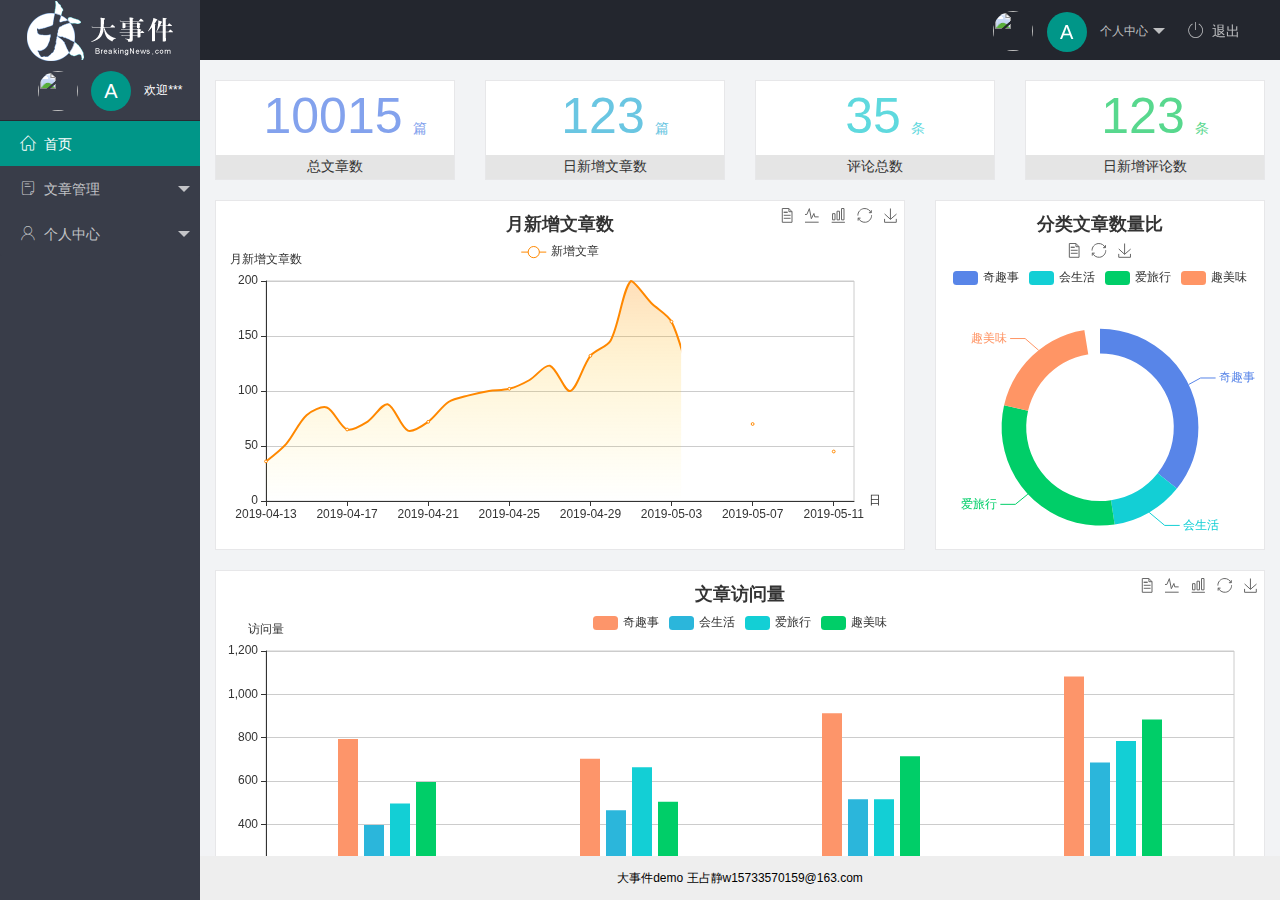
==== commit d673e2c0: "个人中心功能" ====
--- a/index.html
+++ b/index.html
@@ -25,9 +25,9 @@
             个人中心
           </a>
           <dl class="layui-nav-child">
-            <dd><a href="">基本资料</a></dd>
-            <dd><a href="">更换头像</a></dd>
-            <dd><a href="">修改密码</a></dd>
+            <dd><a href="/user/user_info.html" target="fm">基本资料</a></dd>
+            <dd><a href="/user/user_avatar.html" target="fm">更换头像</a></dd>
+            <dd><a href="/user/user_pwd.html" target="fm">修改密码</a></dd>
           </dl>
         </li>
         <li class="layui-nav-item" lay-header-event="menuRight" lay-unselect>
@@ -60,9 +60,9 @@
           <li class="layui-nav-item">
             <a href="javascript:;"><span class="iconfont icon-user"></span>个人中心</a>
             <dl class="layui-nav-child">
-              <dd><a href="javascript:;"><i class="layui-icon layui-icon-app"></i>基本资料</a></dd>
-              <dd><a href="javascript:;"><i class="layui-icon layui-icon-app"></i>更换头像</a></dd>
-              <dd><a href="javascript:;"><i class="layui-icon layui-icon-app"></i>重置密码</a></dd>
+              <dd><a href="/user/user_info.html" target="fm"><i class="layui-icon layui-icon-app"></i>基本资料</a></dd>
+              <dd><a href="/user/user_avatar.html" target="fm"><i class="layui-icon layui-icon-app"></i>更换头像</a></dd>
+              <dd><a href="/user/user_pwd.html" target="fm"><i class="layui-icon layui-icon-app"></i>重置密码</a></dd>
             </dl>
           </li>
         </ul>
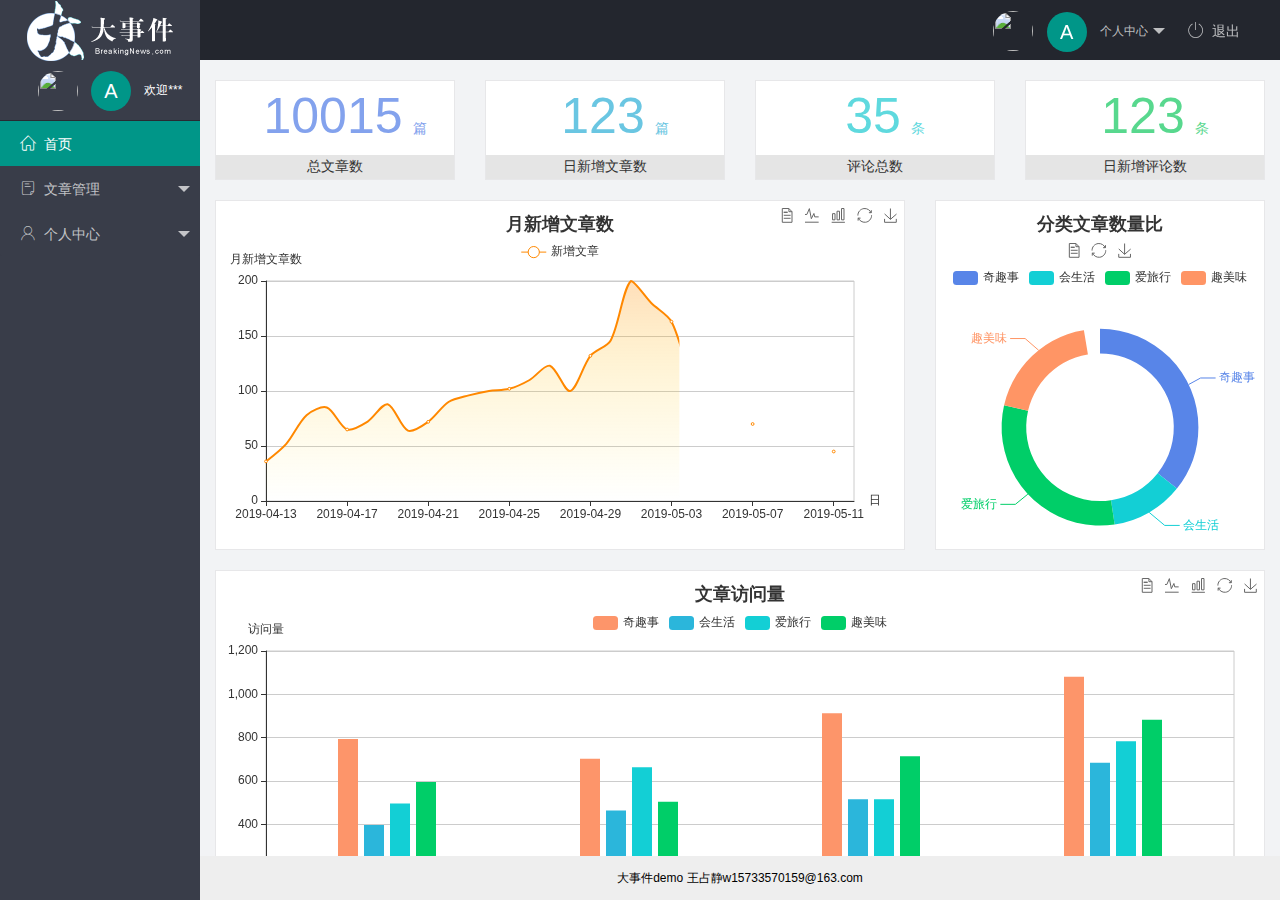
==== commit d666d822: "文章管理功能" ====
--- a/index.html
+++ b/index.html
@@ -49,11 +49,11 @@
                 class="iconfont icon-home"></span>首页</a></li>
 
           <li class="layui-nav-item">
-            <a class="" href="javascript:;"><span class="iconfont icon-16"></span>文章管理</a>
+            <a href="/article/art_cate.html" target="fm"><span class="iconfont icon-16"></span>文章管理</a>
             <dl class="layui-nav-child">
-              <dd><a href="javascript:;"><i class="layui-icon layui-icon-app"></i>文章类别</a></dd>
-              <dd><a href="javascript:;"><i class="layui-icon layui-icon-app"></i>文章列表</a></dd>
-              <dd><a href="javascript:;"><i class="layui-icon layui-icon-app"></i>发布文章</a></dd>
+              <dd><a href="/article/art_cate.html" target="fm"><i class="layui-icon layui-icon-app"></i>文章类别</a></dd>
+              <dd><a href="/article/art_list.html" target="fm"><i class="layui-icon layui-icon-app"></i>文章列表</a></dd>
+              <dd><a href="/article/art_pub.html" target="fm""><i class=" layui-icon layui-icon-app"></i>发布文章</a></dd>
             </dl>
           </li>
 
